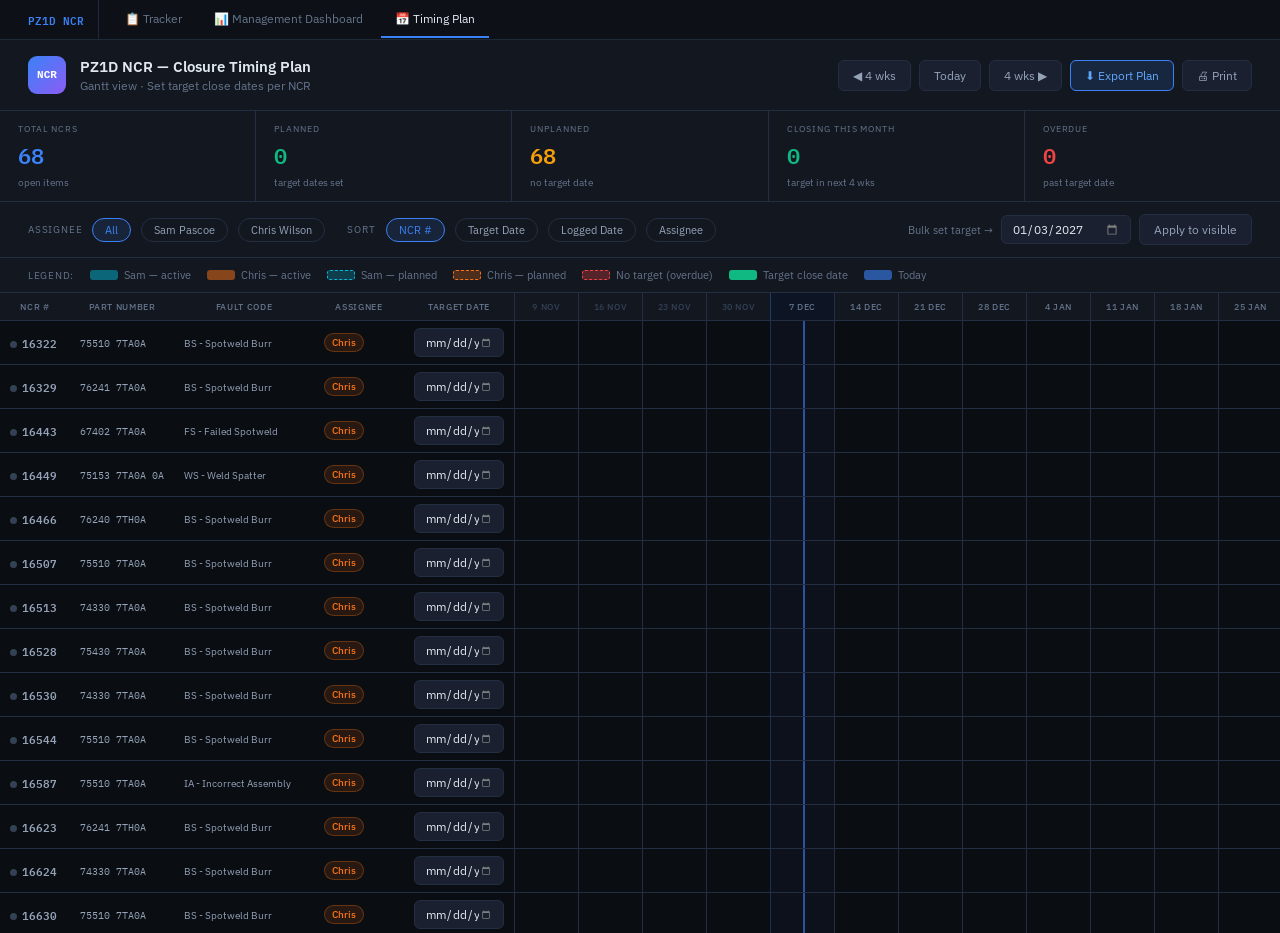
==== NCR_Gantt_Plan.html @ d7c9fb53 "feat: Gantt timing plan + shared nav + remove manager split - New NCR_Gantt_Plan.html: 24-week scrol" ====
<!DOCTYPE html>
<html lang="en">
<head>
<meta charset="UTF-8">
<meta name="viewport" content="width=device-width, initial-scale=1.0">
<title>PZ1D NCR — Closure Timing Plan</title>
<link href="https://fonts.googleapis.com/css2?family=IBM+Plex+Mono:wght@400;600&family=IBM+Plex+Sans:wght@300;400;500;600;700&display=swap" rel="stylesheet">
<style>
  :root {
    --bg:       #0a0d12;
    --surface:  #131720;
    --surface2: #1a2030;
    --border:   #242e42;
    --text:     #e2e8f0;
    --muted:    #64748b;
    --dim:      #94a3b8;
    --accent:   #3b82f6;
    --green:    #10b981;
    --amber:    #f59e0b;
    --purple:   #8b5cf6;
    --red:      #ef4444;
    --sam:      #06b6d4;
    --chris:    #f97316;
    --col-w:    64px;
  }
  * { box-sizing: border-box; margin: 0; padding: 0; }
  body { font-family:'IBM Plex Sans',sans-serif; background:var(--bg); color:var(--text); min-height:100vh; }

  /* ── Header ── */
  header {
    background:var(--surface); border-bottom:1px solid var(--border);
    padding:16px 28px; display:flex; align-items:center; justify-content:space-between; gap:16px; flex-wrap:wrap;
  }
  .header-left { display:flex; align-items:center; gap:14px; }
  .logo { width:38px;height:38px;background:linear-gradient(135deg,var(--accent),var(--purple));border-radius:9px;display:grid;place-items:center;font-family:monospace;font-weight:700;font-size:11px;color:#fff; }
  header h1 { font-size:15px;font-weight:600; }
  header p  { font-size:12px;color:var(--muted);margin-top:2px; }
  .hdr-btns { display:flex;gap:8px;align-items:center;flex-wrap:wrap; }
  .btn {
    background:var(--surface2);border:1px solid var(--border);color:var(--dim);
    padding:7px 14px;border-radius:6px;font-size:12px;cursor:pointer;font-family:inherit;transition:all .15s;
  }
  .btn:hover { border-color:var(--accent);color:var(--text); }
  .btn.primary { background:rgba(59,130,246,.15);border-color:var(--accent);color:#60a5fa; }

  /* ── Stats strip ── */
  .stats { display:flex;gap:1px;background:var(--border);border-bottom:1px solid var(--border); }
  .stat { flex:1;background:var(--surface);padding:12px 18px;display:flex;flex-direction:column;gap:3px; }
  .stat-lbl { font-size:9px;text-transform:uppercase;letter-spacing:.1em;color:var(--muted); }
  .stat-val { font-size:22px;font-family:'IBM Plex Mono',monospace;font-weight:600; }
  .stat-sub { font-size:10px;color:var(--muted); }
  .c-blue   { color:var(--accent); }
  .c-green  { color:var(--green); }
  .c-amber  { color:var(--amber); }
  .c-red    { color:var(--red); }

  /* ── Controls ── */
  .controls {
    display:flex;gap:10px;align-items:center;padding:12px 28px;
    background:var(--surface);border-bottom:1px solid var(--border);flex-wrap:wrap;
  }
  .filter-lbl { font-size:10px;text-transform:uppercase;letter-spacing:.08em;color:var(--muted); }
  .pill {
    padding:4px 12px;border-radius:20px;font-size:11px;cursor:pointer;
    border:1px solid var(--border);background:transparent;color:var(--dim);font-family:inherit;transition:all .15s;
  }
  .pill:hover { border-color:var(--dim);color:var(--text); }
  .pill.active     { background:rgba(59,130,246,.12);border-color:var(--accent);color:var(--accent); }
  .pill.sam.active { background:rgba(6,182,212,.12);border-color:var(--sam);color:var(--sam); }
  .pill.chr.active { background:rgba(249,115,22,.12);border-color:var(--chris);color:var(--chris); }

  .bulk-date { display:flex;align-items:center;gap:8px;margin-left:auto; }
  .bulk-date label { font-size:11px;color:var(--muted); }
  input[type=date] {
    background:var(--surface2);border:1px solid var(--border);color:var(--text);
    font-family:inherit;font-size:12px;padding:5px 10px;border-radius:6px;outline:none;
    transition:border-color .15s;
  }
  input[type=date]:focus { border-color:var(--accent); }
  input[type=date]::-webkit-calendar-picker-indicator { filter:invert(.5); }

  /* ── Gantt layout ── */
  .gantt-wrap { overflow-x:auto; overflow-y:auto; max-height:calc(100vh - 260px); }

  /* sticky left panel */
  table { border-collapse:collapse; width:max-content; }
  thead th {
    background:var(--surface);border-bottom:1px solid var(--border);
    padding:8px 10px;font-size:9px;text-transform:uppercase;letter-spacing:.07em;
    color:var(--muted);font-weight:500;white-space:nowrap;
    position:sticky;top:0;z-index:20;
  }
  /* sticky info columns */
  th.sticky, td.sticky {
    position:sticky;left:0;z-index:15;background:var(--surface);
  }
  td.sticky { background:var(--bg); }
  th.sticky { z-index:25; }

  /* extra sticky cols with offset */
  th.s1,td.s1 { left:0; min-width:70px; }
  th.s2,td.s2 { left:70px; min-width:100px; }
  th.s3,td.s3 { left:170px; min-width:140px; }
  th.s4,td.s4 { left:310px; min-width:90px; }
  th.s5,td.s5 { left:400px; min-width:80px; }

  tbody tr { border-bottom:1px solid var(--border); transition:background .1s; }
  tbody tr:hover td { background:rgba(255,255,255,.025); }
  tbody tr:hover td.sticky { background:rgba(30,37,50,.95); }

  td { padding:7px 10px; vertical-align:middle; font-size:12px; }
  .ncr-num   { font-family:'IBM Plex Mono',monospace;font-size:11px;font-weight:600;color:var(--dim); }
  .part-cell { font-family:'IBM Plex Mono',monospace;font-size:10px;color:var(--dim); }
  .fault-cell{ font-size:10px;color:var(--dim);max-width:130px;overflow:hidden;text-overflow:ellipsis;white-space:nowrap; }
  .badge { display:inline-block;padding:2px 7px;border-radius:10px;font-size:10px;font-weight:500;white-space:nowrap; }
  .sam-b  { background:rgba(6,182,212,.12);color:var(--sam);border:1px solid rgba(6,182,212,.3); }
  .chr-b  { background:rgba(249,115,22,.12);color:var(--chris);border:1px solid rgba(249,115,22,.3); }

  /* ── Week header ── */
  .week-th {
    min-width:var(--col-w);max-width:var(--col-w);width:var(--col-w);
    text-align:center;border-left:1px solid var(--border);
  }
  .week-th.today-col { background:rgba(59,130,246,.08);border-left:1px solid rgba(59,130,246,.4); }
  .week-th.past      { color:#334155; }

  /* ── Gantt cell ── */
  td.gcell {
    min-width:var(--col-w);max-width:var(--col-w);width:var(--col-w);
    padding:0;position:relative;border-left:1px solid var(--border);height:38px;
  }
  td.gcell.today-col { background:rgba(59,130,246,.04);border-left:1px solid rgba(59,130,246,.3); }

  /* bar fills: open period (from logged date to today) */
  .gbar {
    position:absolute;top:50%;transform:translateY(-50%);
    height:16px;border-radius:3px;min-width:3px;
  }
  .gbar-done   { opacity:.5; }     /* past portion */
  .gbar-plan   { opacity:1; }      /* future portion (planned) }*/
  .gbar-late   { background:rgba(239,68,68,.4)!important; border:1px dashed var(--red)!important; } /* overdue, no target */

  /* target marker */
  .gtarget {
    position:absolute;top:4px;bottom:4px;width:3px;border-radius:2px;
    background:var(--green);z-index:5;
  }
  .gtarget::after {
    content:'✓';position:absolute;top:-14px;left:-5px;
    font-size:9px;color:var(--green);font-weight:700;
  }

  /* today line */
  .today-line {
    position:absolute;top:0;bottom:0;left:50%;width:2px;
    background:rgba(59,130,246,.6);z-index:4;pointer-events:none;
  }

  /* target date input cell */
  .target-input {
    background:var(--surface2);border:1px solid var(--border);
    color:var(--text);font-family:inherit;font-size:10px;
    padding:3px 6px;border-radius:4px;width:90px;outline:none;
    transition:border-color .15s;
  }
  .target-input:focus { border-color:var(--accent); }
  .target-input::-webkit-calendar-picker-indicator { filter:invert(.4);width:10px;height:10px; }

  /* status dot */
  .sdot { width:7px;height:7px;border-radius:50%;display:inline-block;margin-right:5px;flex-shrink:0; }
  .sd-none  { background:#334155; }
  .sd-inv   { background:var(--amber); }
  .sd-cm    { background:var(--purple); }
  .sd-fail  { background:var(--red); }
  .sd-done  { background:var(--green); }
  .sd-closed{ background:var(--green); opacity:.5; }

  /* legend */
  .legend {
    display:flex;gap:16px;align-items:center;padding:10px 28px;
    background:var(--surface);border-bottom:1px solid var(--border);flex-wrap:wrap;
  }
  .leg-item { display:flex;align-items:center;gap:6px;font-size:11px;color:var(--muted); }
  .leg-bar  { height:10px;width:28px;border-radius:3px; }

  /* toast */
  .toast {
    position:fixed;bottom:20px;right:20px;background:var(--surface2);
    border:1px solid var(--border);border-radius:8px;padding:10px 16px;
    font-size:12px;opacity:0;transform:translateY(6px);transition:all .2s;z-index:999;
  }
  .toast.show { opacity:1;transform:translateY(0); }

  /* ── Shared nav ── */
  .site-nav {
    background:#0d1017;border-bottom:1px solid #1e2a3a;
    padding:0 28px;display:flex;align-items:center;gap:4px;
  }
  .site-nav .nav-brand {
    font-family:'IBM Plex Mono',monospace;font-size:11px;font-weight:600;
    color:#3b82f6;padding:10px 14px 10px 0;margin-right:8px;
    border-right:1px solid #1e2a3a;white-space:nowrap;
  }
  .site-nav a {
    text-decoration:none;color:#64748b;font-size:12px;
    padding:10px 14px;border-bottom:2px solid transparent;
    transition:all .15s;white-space:nowrap;
  }
  .site-nav a:hover { color:#e2e8f0; }
  .site-nav a.active { color:#e2e8f0;border-bottom-color:#3b82f6; }

  @media print {
    body { background:#fff;color:#111; }
    header,table,th,td { background:#f8f9fa!important;color:#111!important; }
    .hdr-btns,.controls { display:none; }
  }
</style>
</head>
<body>

<nav class="site-nav">
  <div class="nav-brand">PZ1D NCR</div>
  <a href="NCR_Tracker_Dashboard.html">📋 Tracker</a>
  <a href="NCR_Management_Dashboard.html">📊 Management Dashboard</a>
  <a href="NCR_Gantt_Plan.html" class="active">📅 Timing Plan</a>
</nav>

<header>
  <div class="header-left">
    <div class="logo">NCR</div>
    <div>
      <h1>PZ1D NCR — Closure Timing Plan</h1>
      <p id="subtitle">Gantt view · Set target close dates per NCR</p>
    </div>
  </div>
  <div class="hdr-btns">
    <button class="btn" onclick="shiftView(-4)">◀ 4 wks</button>
    <button class="btn" onclick="jumpToday()">Today</button>
    <button class="btn" onclick="shiftView(4)">4 wks ▶</button>
    <button class="btn primary" onclick="exportCSV()">⬇ Export Plan</button>
    <button class="btn" onclick="window.print()">🖨 Print</button>
  </div>
</header>

<div class="stats">
  <div class="stat"><span class="stat-lbl">Total NCRs</span><span class="stat-val c-blue" id="s-total">—</span><span class="stat-sub">open items</span></div>
  <div class="stat"><span class="stat-lbl">Planned</span><span class="stat-val c-green" id="s-planned">0</span><span class="stat-sub">target dates set</span></div>
  <div class="stat"><span class="stat-lbl">Unplanned</span><span class="stat-val c-amber" id="s-unplanned">0</span><span class="stat-sub">no target date</span></div>
  <div class="stat"><span class="stat-lbl">Closing This Month</span><span class="stat-val c-green" id="s-thismonth">0</span><span class="stat-sub">target in next 4 wks</span></div>
  <div class="stat"><span class="stat-lbl">Overdue</span><span class="stat-val c-red" id="s-overdue">0</span><span class="stat-sub">past target date</span></div>
</div>

<div class="controls">
  <span class="filter-lbl">Assignee</span>
  <button class="pill active" data-f="assignee" data-v="all"         onclick="setF('assignee','all',this)">All</button>
  <button class="pill sam"    data-f="assignee" data-v="Sam Pascoe"  onclick="setF('assignee','Sam Pascoe',this)">Sam Pascoe</button>
  <button class="pill chr"    data-f="assignee" data-v="Chris Wilson" onclick="setF('assignee','Chris Wilson',this)">Chris Wilson</button>

  <span class="filter-lbl" style="margin-left:12px">Sort</span>
  <button class="pill active" data-f="sort" data-v="ncr"    onclick="setF('sort','ncr',this)">NCR #</button>
  <button class="pill"        data-f="sort" data-v="target" onclick="setF('sort','target',this)">Target Date</button>
  <button class="pill"        data-f="sort" data-v="logged" onclick="setF('sort','logged',this)">Logged Date</button>
  <button class="pill"        data-f="sort" data-v="assignee" onclick="setF('sort','assignee',this)">Assignee</button>

  <div class="bulk-date">
    <label>Bulk set target →</label>
    <input type="date" id="bulk-date">
    <button class="btn" onclick="bulkSetTarget()">Apply to visible</button>
  </div>
</div>

<div class="legend">
  <span style="font-size:10px;color:var(--muted);text-transform:uppercase;letter-spacing:.07em">Legend:</span>
  <div class="leg-item"><div class="leg-bar" style="background:rgba(6,182,212,.5)"></div>Sam — active</div>
  <div class="leg-item"><div class="leg-bar" style="background:rgba(249,115,22,.5)"></div>Chris — active</div>
  <div class="leg-item"><div class="leg-bar" style="background:rgba(6,182,212,.25);border:1px dashed var(--sam)"></div>Sam — planned</div>
  <div class="leg-item"><div class="leg-bar" style="background:rgba(249,115,22,.25);border:1px dashed var(--chris)"></div>Chris — planned</div>
  <div class="leg-item"><div class="leg-bar" style="background:rgba(239,68,68,.3);border:1px dashed var(--red)"></div>No target (overdue)</div>
  <div class="leg-item"><div class="leg-bar" style="background:var(--green)"></div>Target close date</div>
  <div class="leg-item"><div class="leg-bar" style="background:rgba(59,130,246,.6)"></div>Today</div>
</div>

<div class="gantt-wrap" id="gantt-wrap">
  <table id="gantt-table">
    <thead id="gantt-head"></thead>
    <tbody id="gantt-body"></tbody>
  </table>
</div>

<div class="toast" id="toast"></div>

<script>
// ── Config ────────────────────────────────────────────────────
const STORAGE_KEY    = 'pz1d_ncr_progress_v1';
const TARGET_KEY     = 'pz1d_ncr_targets_v1';
const TOTAL_WEEKS    = 24;    // weeks shown in grid
let   viewOffset     = 0;     // weeks to shift view

// ── NCR Data ──────────────────────────────────────────────────
const NCR_DATA = [{"NCR Number": "16443", "Logged Date": "07/11/2025 01:25:26", "Part Number": "67402 7TA0A", "Fault Code": "FS - Failed Spotweld", "Status": "Open", "To": "Chris Wilson", "Workcentre Found": "Ultrasonic", "Sign Off - Supervisor Name": ""},{"NCR Number": "16634", "Logged Date": "09/12/2025 19:54:34", "Part Number": "67402 7TH0A", "Fault Code": "IA - Incorrect Assembly", "Status": "Open", "To": "Chris Wilson", "Workcentre Found": "305", "Sign Off - Supervisor Name": ""},{"NCR Number": "16696", "Logged Date": "19/12/2025 10:25:56", "Part Number": "67402 7TH0A", "Fault Code": "BS - Spotweld Burr", "Status": "Open", "To": "Chris Wilson", "Workcentre Found": "Outflow", "Sign Off - Supervisor Name": ""},{"NCR Number": "16530", "Logged Date": "25/11/2025 17:10:46", "Part Number": "74330 7TA0A", "Fault Code": "BS - Spotweld Burr", "Status": "Open", "To": "Chris Wilson", "Workcentre Found": "306", "Sign Off - Supervisor Name": ""},{"NCR Number": "16624", "Logged Date": "09/12/2025 08:38:51", "Part Number": "74330 7TA0A", "Fault Code": "BS - Spotweld Burr", "Status": "Open", "To": "Chris Wilson", "Workcentre Found": "306", "Sign Off - Supervisor Name": ""},{"NCR Number": "16747", "Logged Date": "07/01/2026 08:52:08", "Part Number": "74330 7TA0A", "Fault Code": "BS - Spotweld Burr", "Status": "Open", "To": "Chris Wilson", "Workcentre Found": "Outflow", "Sign Off - Supervisor Name": ""},{"NCR Number": "16719", "Logged Date": "23/12/2025 13:38:07", "Part Number": "74330 7TA0A", "Fault Code": "BS - Spotweld Burr", "Status": "Open", "To": "Chris Wilson", "Workcentre Found": "306", "Sign Off - Supervisor Name": ""},{"NCR Number": "16513", "Logged Date": "21/11/2025 16:40:08", "Part Number": "74330 7TA0A", "Fault Code": "BS - Spotweld Burr", "Status": "Open", "To": "Chris Wilson", "Workcentre Found": "Outflow", "Sign Off - Supervisor Name": ""},{"NCR Number": "16727", "Logged Date": "05/01/2026 14:44:21", "Part Number": "74370 7TA1A", "Fault Code": "BS - Spotweld Burr", "Status": "Open", "To": "Chris Wilson", "Workcentre Found": "308", "Sign Off - Supervisor Name": ""},{"NCR Number": "16449", "Logged Date": "07/11/2025 15:35:38", "Part Number": "75153 7TA0A 0A", "Fault Code": "WS - Weld Spatter", "Status": "Open", "To": "Chris Wilson", "Workcentre Found": "Outflow", "Sign Off - Supervisor Name": ""},{"NCR Number": "16695", "Logged Date": "18/12/2025 21:49:27", "Part Number": "75170 7TA0A", "Fault Code": "BS - Spotweld Burr", "Status": "Open", "To": "Chris Wilson", "Workcentre Found": "Outflow", "Sign Off - Supervisor Name": ""},{"NCR Number": "16745", "Logged Date": "07/01/2026 00:43:46", "Part Number": "75170 7TA0A", "Fault Code": "BS - Spotweld Burr", "Status": "Open", "To": "Chris Wilson", "Workcentre Found": "334", "Sign Off - Supervisor Name": ""},{"NCR Number": "16721", "Logged Date": "23/12/2025 15:51:38", "Part Number": "75430 7TA0A", "Fault Code": "WS - Weld Spatter", "Status": "Open", "To": "Chris Wilson", "Workcentre Found": "317", "Sign Off - Supervisor Name": ""},{"NCR Number": "16528", "Logged Date": "25/11/2025 12:47:58", "Part Number": "75430 7TA0A", "Fault Code": "BS - Spotweld Burr", "Status": "Open", "To": "Chris Wilson", "Workcentre Found": "317", "Sign Off - Supervisor Name": ""},{"NCR Number": "16630", "Logged Date": "09/12/2025 14:29:30", "Part Number": "75510 7TA0A", "Fault Code": "BS - Spotweld Burr", "Status": "Open", "To": "Chris Wilson", "Workcentre Found": "Outflow", "Sign Off - Supervisor Name": ""},{"NCR Number": "16544", "Logged Date": "27/11/2025 12:34:56", "Part Number": "75510 7TA0A", "Fault Code": "BS - Spotweld Burr", "Status": "Open", "To": "Chris Wilson", "Workcentre Found": "318", "Sign Off - Supervisor Name": ""},{"NCR Number": "16666", "Logged Date": "15/12/2025 13:37:19", "Part Number": "75510 7TA0A", "Fault Code": "BS - Spotweld Burr", "Status": "Open", "To": "Chris Wilson", "Workcentre Found": "Outflow", "Sign Off - Supervisor Name": ""},{"NCR Number": "16587", "Logged Date": "03/12/2025 10:06:48", "Part Number": "75510 7TA0A", "Fault Code": "IA - Incorrect Assembly", "Status": "Open", "To": "Chris Wilson", "Workcentre Found": "318", "Sign Off - Supervisor Name": ""},{"NCR Number": "16653", "Logged Date": "12/12/2025 10:12:43", "Part Number": "75510 7TA0A", "Fault Code": "BS - Spotweld Burr", "Status": "Open", "To": "Chris Wilson", "Workcentre Found": "Outflow", "Sign Off - Supervisor Name": ""},{"NCR Number": "16507", "Logged Date": "20/11/2025 18:44:05", "Part Number": "75510 7TA0A", "Fault Code": "BS - Spotweld Burr", "Status": "Open", "To": "Chris Wilson", "Workcentre Found": "Outflow", "Sign Off - Supervisor Name": ""},{"NCR Number": "16322", "Logged Date": "09/10/2025 23:34:54", "Part Number": "75510 7TA0A", "Fault Code": "BS - Spotweld Burr", "Status": "Open", "To": "Chris Wilson", "Workcentre Found": "Outflow", "Sign Off - Supervisor Name": ""},{"NCR Number": "16652", "Logged Date": "12/12/2025 09:46:06", "Part Number": "75511 7TA0A", "Fault Code": "BS - Spotweld Burr", "Status": "Open", "To": "Chris Wilson", "Workcentre Found": "Outflow", "Sign Off - Supervisor Name": ""},{"NCR Number": "16654", "Logged Date": "12/12/2025 10:46:19", "Part Number": "75511 7TA0A", "Fault Code": "DT - Damaged Threads", "Status": "Open", "To": "Chris Wilson", "Workcentre Found": "Outflow", "Sign Off - Supervisor Name": ""},{"NCR Number": "16466", "Logged Date": "12/11/2025 14:31:10", "Part Number": "76240 7TH0A", "Fault Code": "BS - Spotweld Burr", "Status": "Open", "To": "Chris Wilson", "Workcentre Found": "322", "Sign Off - Supervisor Name": ""},{"NCR Number": "16661", "Logged Date": "13/12/2025 10:57:17", "Part Number": "76241 7TA0A", "Fault Code": "BS - Spotweld Burr", "Status": "Open", "To": "Chris Wilson", "Workcentre Found": "Outflow", "Sign Off - Supervisor Name": ""},{"NCR Number": "16329", "Logged Date": "10/10/2025 13:43:14", "Part Number": "76241 7TA0A", "Fault Code": "BS - Spotweld Burr", "Status": "Open", "To": "Chris Wilson", "Workcentre Found": "Quality", "Sign Off - Supervisor Name": ""},{"NCR Number": "16623", "Logged Date": "08/12/2025 21:51:46", "Part Number": "76241 7TH0A", "Fault Code": "BS - Spotweld Burr", "Status": "Open", "To": "Chris Wilson", "Workcentre Found": "Outflow", "Sign Off - Supervisor Name": ""},{"NCR Number": "16736", "Logged Date": "06/01/2026 00:41:27", "Part Number": "76751 7TA0A", "Fault Code": "BS - Spotweld Burr", "Status": "Open", "To": "Chris Wilson", "Workcentre Found": "327", "Sign Off - Supervisor Name": ""},{"NCR Number": "16742", "Logged Date": "06/01/2026 19:49:39", "Part Number": "76751 7TA0A", "Fault Code": "WS - Weld Spatter", "Status": "Open", "To": "Chris Wilson", "Workcentre Found": "Outflow", "Sign Off - Supervisor Name": ""},{"NCR Number": "16698", "Logged Date": "19/12/2025 13:00:38", "Part Number": "76760 7TA0A", "Fault Code": "FM - Failed Migweld", "Status": "Open", "To": "Chris Wilson", "Workcentre Found": "Quality", "Sign Off - Supervisor Name": ""},{"NCR Number": "17302", "Logged Date": "20/04/2026 20:20:00", "Part Number": "64120 7TA0A", "Fault Code": "MH - Hole in Migweld", "Status": "Open", "To": "Sam Pascoe", "Workcentre Found": "Outflow", "Sign Off - Supervisor Name": ""},{"NCR Number": "16905", "Logged Date": "30/01/2026 13:25:04", "Part Number": "64180 7TA0A", "Fault Code": "DE - Dimensional error", "Status": "Open", "To": "Sam Pascoe", "Workcentre Found": "Quality", "Sign Off - Supervisor Name": ""},{"NCR Number": "17297", "Logged Date": "20/04/2026 10:23:25", "Part Number": "64180 7TA0A", "Fault Code": "DE - Dimensional error", "Status": "Open", "To": "Sam Pascoe", "Workcentre Found": "302", "Sign Off - Supervisor Name": ""},{"NCR Number": "17070", "Logged Date": "03/03/2026 11:00:20", "Part Number": "64180 7ZA0A", "Fault Code": "DE - Dimensional error", "Status": "Open", "To": "Sam Pascoe", "Workcentre Found": "Quality", "Sign Off - Supervisor Name": ""},{"NCR Number": "17011", "Logged Date": "20/02/2026 21:45:50", "Part Number": "67402 7TA0A", "Fault Code": "BS - Spotweld Burr", "Status": "Open", "To": "Sam Pascoe", "Workcentre Found": "Outflow", "Sign Off - Supervisor Name": ""},{"NCR Number": "17216", "Logged Date": "31/03/2026 09:56:02", "Part Number": "67402 7TA0A", "Fault Code": "BS - Spotweld Burr", "Status": "Open", "To": "Sam Pascoe", "Workcentre Found": "Ultrasonic", "Sign Off - Supervisor Name": ""},{"NCR Number": "17229", "Logged Date": "02/04/2026 09:13:18", "Part Number": "67402 7TA0A", "Fault Code": "BS - Spotweld Burr", "Status": "Open", "To": "Sam Pascoe", "Workcentre Found": "305", "Sign Off - Supervisor Name": ""},{"NCR Number": "16827", "Logged Date": "16/01/2026 20:53:42", "Part Number": "67402 7TH0A", "Fault Code": "BS - Spotweld Burr", "Status": "Open", "To": "Sam Pascoe", "Workcentre Found": "Outflow", "Sign Off - Supervisor Name": ""},{"NCR Number": "17244", "Logged Date": "07/04/2026 17:14:06", "Part Number": "67408 7TA0A", "Fault Code": "LB - Laser Burr", "Status": "Open", "To": "Sam Pascoe", "Workcentre Found": "Quality", "Sign Off - Supervisor Name": ""},{"NCR Number": "16808", "Logged Date": "15/01/2026 07:42:59", "Part Number": "67413 7TA1A", "Fault Code": "LB - Laser Burr", "Status": "Open", "To": "Sam Pascoe", "Workcentre Found": "895D", "Sign Off - Supervisor Name": ""},{"NCR Number": "17278", "Logged Date": "15/04/2026 10:49:22", "Part Number": "74330 7TA0A", "Fault Code": "BS - Spotweld Burr", "Status": "Open", "To": "Sam Pascoe", "Workcentre Found": "Outflow", "Sign Off - Supervisor Name": ""},{"NCR Number": "17220", "Logged Date": "31/03/2026 14:31:51", "Part Number": "74330 7TA0A", "Fault Code": "BS - Spotweld Burr", "Status": "Open", "To": "Sam Pascoe", "Workcentre Found": "306", "Sign Off - Supervisor Name": ""},{"NCR Number": "17190", "Logged Date": "25/03/2026 19:43:22", "Part Number": "74370 7TA1A", "Fault Code": "BS - Spotweld Burr", "Status": "Open", "To": "Sam Pascoe", "Workcentre Found": "308", "Sign Off - Supervisor Name": ""},{"NCR Number": "17222", "Logged Date": "01/04/2026 13:15:39", "Part Number": "74370 7TA1A", "Fault Code": "BS - Spotweld Burr", "Status": "Open", "To": "Sam Pascoe", "Workcentre Found": "Outflow", "Sign Off - Supervisor Name": ""},{"NCR Number": "16781", "Logged Date": "12/01/2026 11:03:02", "Part Number": "74370 7TA1A", "Fault Code": "WS - Weld Spatter", "Status": "Open", "To": "Sam Pascoe", "Workcentre Found": "Outflow", "Sign Off - Supervisor Name": ""},{"NCR Number": "16847", "Logged Date": "20/01/2026 21:20:34", "Part Number": "74370 7TH1A", "Fault Code": "BS - Spotweld Burr", "Status": "Open", "To": "Sam Pascoe", "Workcentre Found": "Outflow", "Sign Off - Supervisor Name": ""},{"NCR Number": "16787", "Logged Date": "12/01/2026 17:17:04", "Part Number": "74372 7TA1A 0A", "Fault Code": "NS - Nut Shrouding", "Status": "Open", "To": "Sam Pascoe", "Workcentre Found": "Outflow", "Sign Off - Supervisor Name": ""},{"NCR Number": "17236", "Logged Date": "02/04/2026 14:30:42", "Part Number": "74617 7TA0A", "Fault Code": "DT - Damaged Threads", "Status": "Open", "To": "Sam Pascoe", "Workcentre Found": "Outflow", "Sign Off - Supervisor Name": ""},{"NCR Number": "17233", "Logged Date": "02/04/2026 12:36:23", "Part Number": "75110 7TA0A", "Fault Code": "MH - Hole in Migweld", "Status": "Open", "To": "Sam Pascoe", "Workcentre Found": "Outflow", "Sign Off - Supervisor Name": ""},{"NCR Number": "17287", "Logged Date": "16/04/2026 18:07:47", "Part Number": "75110 7TA0A", "Fault Code": "WS - Weld Spatter", "Status": "Open", "To": "Sam Pascoe", "Workcentre Found": "Outflow", "Sign Off - Supervisor Name": ""},{"NCR Number": "17249", "Logged Date": "08/04/2026 11:15:18", "Part Number": "75111 7TA0A", "Fault Code": "SIT - Spatter in Threads", "Status": "Open", "To": "Sam Pascoe", "Workcentre Found": "Outflow", "Sign Off - Supervisor Name": ""},{"NCR Number": "17221", "Logged Date": "31/03/2026 14:41:39", "Part Number": "75111 7TA0A", "Fault Code": "BS - Spotweld Burr", "Status": "Open", "To": "Sam Pascoe", "Workcentre Found": "313", "Sign Off - Supervisor Name": ""},{"NCR Number": "17231", "Logged Date": "02/04/2026 10:03:46", "Part Number": "75131 7TA0A", "Fault Code": "WS - Weld Spatter", "Status": "Open", "To": "Sam Pascoe", "Workcentre Found": "Outflow", "Sign Off - Supervisor Name": ""},{"NCR Number": "16772", "Logged Date": "09/01/2026 16:01:52", "Part Number": "75131 7TA0A", "Fault Code": "BS - Spotweld Burr", "Status": "Open", "To": "Sam Pascoe", "Workcentre Found": "Outflow", "Sign Off - Supervisor Name": ""},{"NCR Number": "16783", "Logged Date": "12/01/2026 11:59:55", "Part Number": "75131 7TA0A", "Fault Code": "BS - Spotweld Burr", "Status": "Open", "To": "Sam Pascoe", "Workcentre Found": "Outflow", "Sign Off - Supervisor Name": ""},{"NCR Number": "17199", "Logged Date": "26/03/2026 18:45:59", "Part Number": "75131 7TA0A", "Fault Code": "WS - Weld Spatter", "Status": "Open", "To": "Sam Pascoe", "Workcentre Found": "Outflow", "Sign Off - Supervisor Name": ""},{"NCR Number": "16962", "Logged Date": "11/02/2026 20:51:25", "Part Number": "75510 7TA0A", "Fault Code": "IG - Incorrect Gap", "Status": "Open", "To": "Sam Pascoe", "Workcentre Found": "Quality", "Sign Off - Supervisor Name": ""},{"NCR Number": "17260", "Logged Date": "10/04/2026 13:50:16", "Part Number": "75510 7TA0A", "Fault Code": "MH - Hole in Migweld", "Status": "Open", "To": "Sam Pascoe", "Workcentre Found": "Outflow", "Sign Off - Supervisor Name": ""},{"NCR Number": "17294", "Logged Date": "17/04/2026 10:52:47", "Part Number": "75510 7TA0A", "Fault Code": "BS - Spotweld Burr", "Status": "Open", "To": "Sam Pascoe", "Workcentre Found": "Outflow", "Sign Off - Supervisor Name": ""},{"NCR Number": "16861", "Logged Date": "22/01/2026 13:31:54", "Part Number": "75511 7TA0A", "Fault Code": "BS - Spotweld Burr", "Status": "Open", "To": "Sam Pascoe", "Workcentre Found": "Quality", "Sign Off - Supervisor Name": ""},{"NCR Number": "17276", "Logged Date": "14/04/2026 22:31:54", "Part Number": "75528 7TA0A", "Fault Code": "DE - Dimensional error", "Status": "Open", "To": "Sam Pascoe", "Workcentre Found": "896", "Sign Off - Supervisor Name": ""},{"NCR Number": "17253", "Logged Date": "09/04/2026 00:11:25", "Part Number": "755F3 7TA0A", "Fault Code": "C - Contamination", "Status": "Open", "To": "Sam Pascoe", "Workcentre Found": "Ultrasonic", "Sign Off - Supervisor Name": ""},{"NCR Number": "17296", "Logged Date": "20/04/2026 10:18:14", "Part Number": "76241 7TA0A", "Fault Code": "IG - Incorrect Gap", "Status": "Open", "To": "Sam Pascoe", "Workcentre Found": "323", "Sign Off - Supervisor Name": ""},{"NCR Number": "17282", "Logged Date": "16/04/2026 10:29:12", "Part Number": "76751 7TA0A", "Fault Code": "IG - Incorrect Gap", "Status": "Open", "To": "Sam Pascoe", "Workcentre Found": "Outflow", "Sign Off - Supervisor Name": ""},{"NCR Number": "17227", "Logged Date": "02/04/2026 00:24:47", "Part Number": "76751 7TA0A", "Fault Code": "WS - Weld Spatter", "Status": "Open", "To": "Sam Pascoe", "Workcentre Found": "Outflow", "Sign Off - Supervisor Name": ""},{"NCR Number": "17280", "Logged Date": "16/04/2026 08:32:22", "Part Number": "76751 7TA0A", "Fault Code": "WS - Weld Spatter", "Status": "Open", "To": "Sam Pascoe", "Workcentre Found": "Outflow", "Sign Off - Supervisor Name": ""},{"NCR Number": "16817", "Logged Date": "16/01/2026 00:01:02", "Part Number": "76751 7TA0A", "Fault Code": "BS - Spotweld Burr", "Status": "Open", "To": "Sam Pascoe", "Workcentre Found": "Outflow", "Sign Off - Supervisor Name": ""},{"NCR Number": "16807", "Logged Date": "15/01/2026 07:25:55", "Part Number": "76751 7TA0A", "Fault Code": "WS - Weld Spatter", "Status": "Open", "To": "Sam Pascoe", "Workcentre Found": "Outflow", "Sign Off - Supervisor Name": ""}];

// ── Helpers ───────────────────────────────────────────────────
function parseD(s) {
  if (!s) return null;
  const [d] = s.split(' '); const [day,mo,yr] = d.split('/');
  return new Date(+yr, +mo-1, +day);
}
function isoToDate(s) { if (!s) return null; const [yr,mo,d]=s.split('-'); return new Date(+yr,+mo-1,+d); }
function dateToIso(d) { if (!d) return ''; return d.getFullYear()+'-'+String(d.getMonth()+1).padStart(2,'0')+'-'+String(d.getDate()).padStart(2,'0'); }
function weekStart(d) { const c=new Date(d); c.setDate(c.getDate()-c.getDay()+1); c.setHours(0,0,0,0); return c; }
function addWeeks(d,n) { const c=new Date(d); c.setDate(c.getDate()+n*7); return c; }
function sameWeek(a,b) { return weekStart(a).getTime()===weekStart(b).getTime(); }
function fmtWeek(d) {
  const m=['Jan','Feb','Mar','Apr','May','Jun','Jul','Aug','Sep','Oct','Nov','Dec'];
  return `${d.getDate()} ${m[d.getMonth()]}`;
}

// ── State ─────────────────────────────────────────────────────
let targets  = {};
let progress = {};
let filters  = { assignee:'all', sort:'ncr' };

function loadStored() {
  try { targets  = JSON.parse(localStorage.getItem(TARGET_KEY)  || '{}'); } catch{ targets={}; }
  try { progress = JSON.parse(localStorage.getItem(STORAGE_KEY) || '{}'); } catch{ progress={}; }
}
function saveTargets() { localStorage.setItem(TARGET_KEY, JSON.stringify(targets)); }

function getProgress(ncr) { return progress[ncr]||{status:'',investigator:''}; }
function getSysStatus(r) {
  if ((r.Status||'').toLowerCase()==='closed') return 'closed';
  if ((r['Sign Off - Supervisor Name']||'').trim()!=='') return 'signoff';
  return 'open';
}

// ── Filters ───────────────────────────────────────────────────
function setF(type,val,btn) {
  filters[type]=val;
  document.querySelectorAll(`[data-f="${type}"]`).forEach(b=>b.classList.remove('active'));
  btn.classList.add('active');
  render();
}

function getVisible() {
  let rows = [...NCR_DATA];
  if (filters.assignee!=='all') rows=rows.filter(r=>r['To']===filters.assignee);
  if (filters.sort==='target') rows.sort((a,b)=>{
    const ta=targets[a['NCR Number']]?new Date(targets[a['NCR Number']]):new Date('9999-12-31');
    const tb=targets[b['NCR Number']]?new Date(targets[b['NCR Number']]):new Date('9999-12-31');
    return ta-tb;
  });
  else if (filters.sort==='logged') rows.sort((a,b)=>(parseD(a['Logged Date'])||0)-(parseD(b['Logged Date'])||0));
  else if (filters.sort==='assignee') rows.sort((a,b)=>a['To'].localeCompare(b['To']));
  else rows.sort((a,b)=>parseInt(a['NCR Number'])-parseInt(b['NCR Number']));
  return rows;
}

// ── Render ────────────────────────────────────────────────────
function render() {
  const TODAY     = new Date(); TODAY.setHours(0,0,0,0);
  const gridBase  = weekStart(addWeeks(TODAY, -4 + viewOffset));
  const rows      = getVisible();

  // Build week array
  const weeks = [];
  for (let i=0;i<TOTAL_WEEKS;i++) weeks.push(addWeeks(gridBase,i));
  const todayWkIdx = weeks.findIndex(w=>sameWeek(w,TODAY));

  // ── Header ──
  const infoThs = `
    <th class="sticky s1" style="z-index:26">NCR #</th>
    <th class="sticky s2" style="z-index:26">Part Number</th>
    <th class="sticky s3" style="z-index:26">Fault Code</th>
    <th class="sticky s4" style="z-index:26">Assignee</th>
    <th class="sticky s5" style="z-index:26;min-width:110px;left:400px">Target Date</th>`;
  const weekThs = weeks.map((w,i)=>{
    const isTod = i===todayWkIdx;
    const isPast= w < weekStart(TODAY) && !isTod;
    return `<th class="week-th${isTod?' today-col':''}${isPast?' past':''}">${fmtWeek(w)}</th>`;
  }).join('');
  document.getElementById('gantt-head').innerHTML = `<tr>${infoThs}${weekThs}</tr>`;

  // ── Rows ──
  const MS_PER_WEEK = 7*24*60*60*1000;
  let nPlanned=0, nUnplanned=0, nThisMonth=0, nOverdue=0;
  const fourWeeks = new Date(TODAY); fourWeeks.setDate(fourWeeks.getDate()+28);

  const bodyHtml = rows.map(r => {
    const ncr      = r['NCR Number'];
    const logDate  = parseD(r['Logged Date']) || TODAY;
    const target   = targets[ncr] ? isoToDate(targets[ncr]) : null;
    const isSam    = r['To']==='Sam Pascoe';
    const samC     = isSam ? 'var(--sam)' : 'var(--chris)';
    const prog     = getProgress(ncr);
    const sysStatus= getSysStatus(r);

    // stats
    if (target) {
      nPlanned++;
      if (target <= TODAY) nOverdue++;
      else if (target <= fourWeeks) nThisMonth++;
    } else {
      nUnplanned++;
    }

    // progress dot
    const dotClass = prog.status==='complete'?'sd-done':prog.status==='investigated'?'sd-inv':
                     prog.status==='countermeasure'?'sd-cm':prog.status==='failed'?'sd-fail':
                     sysStatus==='closed'?'sd-closed':'sd-none';

    // info cells
    const infoCells = `
      <td class="sticky s1"><span class="sdot ${dotClass}"></span><span class="ncr-num">${ncr}</span></td>
      <td class="sticky s2"><span class="part-cell">${r['Part Number']}</span></td>
      <td class="sticky s3"><span class="fault-cell" title="${r['Fault Code']}">${r['Fault Code']}</span></td>
      <td class="sticky s4"><span class="badge ${isSam?'sam-b':'chr-b'}">${isSam?'Sam':'Chris'}</span></td>
      <td class="sticky" style="left:400px;min-width:110px;z-index:15">
        <input type="date" class="target-input" value="${targets[ncr]||''}"
          onchange="setTarget('${ncr}',this.value)" title="Set target close date">
      </td>`;

    // gantt cells
    const ganttCells = weeks.map((wk,i) => {
      const wkEnd  = addWeeks(wk,1);
      const isTod  = i===todayWkIdx;
      let inner    = '';

      // Today line in today's column
      if (isTod) inner += `<div class="today-line"></div>`;

      // bar logic
      const barStart = logDate < wk ? wk : logDate;
      const barEnd   = target || TODAY;
      const effectiveEnd = target ? target : TODAY;

      // does bar span this week?
      const barS = logDate;
      const barE = effectiveEnd > TODAY ? effectiveEnd : TODAY;

      if (barS < wkEnd && barE >= wk) {
        const wkMs   = MS_PER_WEEK;
        const startMs = Math.max(0, wk - barS);
        const endMs   = Math.min(wkMs, wkEnd - barS);
        const leftPct  = (Math.max(0, wk-barS) / wkMs * 100).toFixed(1);
        const rightMs  = Math.max(0, barS + wkMs - Math.min(wkEnd, barE));
        const widthPct = Math.max(0, 100 - parseFloat(leftPct) - (rightMs/wkMs*100)).toFixed(1);

        if (parseFloat(widthPct)>0) {
          const isPast   = wk < weekStart(TODAY) || (isTod && false);
          const isFuture = wk > weekStart(TODAY);
          let bg, border='none';
          if (!target && TODAY > logDate) {
            // no target, overdue
            bg=`rgba(239,68,68,0.3)`; border=`1px dashed var(--red)`;
          } else if (isFuture || (isTod && target && target > TODAY)) {
            bg=isSam?`rgba(6,182,212,.25)`:`rgba(249,115,22,.25)`;
            border=isSam?`1px dashed var(--sam)`:`1px dashed var(--chris)`;
          } else {
            bg=isSam?`rgba(6,182,212,.55)`:`rgba(249,115,22,.55)`;
          }
          inner += `<div class="gbar" style="left:${leftPct}%;width:${widthPct}%;background:${bg};border:${border}"></div>`;
        }
      }

      // target marker — show in the week the target falls in
      if (target && target >= wk && target < wkEnd) {
        const pct = ((target-wk)/MS_PER_WEEK*100).toFixed(1);
        inner += `<div class="gtarget" style="left:${pct}%"></div>`;
      }

      return `<td class="gcell${isTod?' today-col':''}">${inner}</td>`;
    }).join('');

    const isClosedRow = sysStatus==='closed';
    return `<tr style="${isClosedRow?'opacity:.3':''}">${infoCells}${ganttCells}</tr>`;
  }).join('');

  document.getElementById('gantt-body').innerHTML = bodyHtml || `<tr><td colspan="${5+TOTAL_WEEKS}" style="text-align:center;padding:40px;color:var(--muted)">No NCRs match the current filter.</td></tr>`;

  // Stats
  document.getElementById('s-total').textContent     = NCR_DATA.filter(r=>getSysStatus(r)!=='closed').length;
  document.getElementById('s-planned').textContent   = nPlanned;
  document.getElementById('s-unplanned').textContent = nUnplanned;
  document.getElementById('s-thismonth').textContent = nThisMonth;
  document.getElementById('s-overdue').textContent   = nOverdue;
}

// ── Set target ────────────────────────────────────────────────
function setTarget(ncr, val) {
  if (val) targets[ncr] = val;
  else delete targets[ncr];
  saveTargets();
  render();
  toast(`NCR ${ncr} target → ${val || 'cleared'}`);
}

// ── Bulk set ──────────────────────────────────────────────────
function bulkSetTarget() {
  const val  = document.getElementById('bulk-date').value;
  if (!val) { toast('Pick a date first'); return; }
  const rows = getVisible();
  rows.forEach(r => { targets[r['NCR Number']] = val; });
  saveTargets();
  render();
  toast(`Target set for ${rows.length} visible NCRs`);
}

// ── View shift ────────────────────────────────────────────────
function shiftView(n) { viewOffset += n; render(); }
function jumpToday()  { viewOffset = 0;  render(); }

// ── Export ────────────────────────────────────────────────────
function exportCSV() {
  const hdrs = ['NCR Number','Logged Date','Part Number','Fault Code','Assigned To','Target Close Date','Days Remaining','Progress Status'];
  const TODAY = new Date(); TODAY.setHours(0,0,0,0);
  const rows = NCR_DATA.map(r => {
    const target = targets[r['NCR Number']] ? isoToDate(targets[r['NCR Number']]) : null;
    const days   = target ? Math.round((target-TODAY)/(1000*60*60*24)) : '';
    const prog   = getProgress(r['NCR Number']);
    return [r['NCR Number'],r['Logged Date'],r['Part Number'],r['Fault Code'],r['To'],
            targets[r['NCR Number']]||'',days,prog.status||'unstarted']
      .map(v=>`"${(v+'').replace(/"/g,'""')}"`).join(',');
  });
  const csv  = [hdrs.join(','),...rows].join('\n');
  const blob = new Blob([csv],{type:'text/csv'});
  const a    = document.createElement('a');
  a.href     = URL.createObjectURL(blob);
  a.download = `NCR_ClosurePlan_${dateToIso(new Date())}.csv`;
  a.click();
  toast('Plan exported as CSV');
}

// ── Toast ─────────────────────────────────────────────────────
let tt;
function toast(msg) {
  const el=document.getElementById('toast');
  el.textContent=msg; el.classList.add('show');
  clearTimeout(tt); tt=setTimeout(()=>el.classList.remove('show'),2200);
}

// ── Init ──────────────────────────────────────────────────────
loadStored();
render();

// Pre-fill bulk date to 4 weeks from today
const d=new Date(); d.setDate(d.getDate()+28);
document.getElementById('bulk-date').value = dateToIso(d);
</script>
</body>
</html>
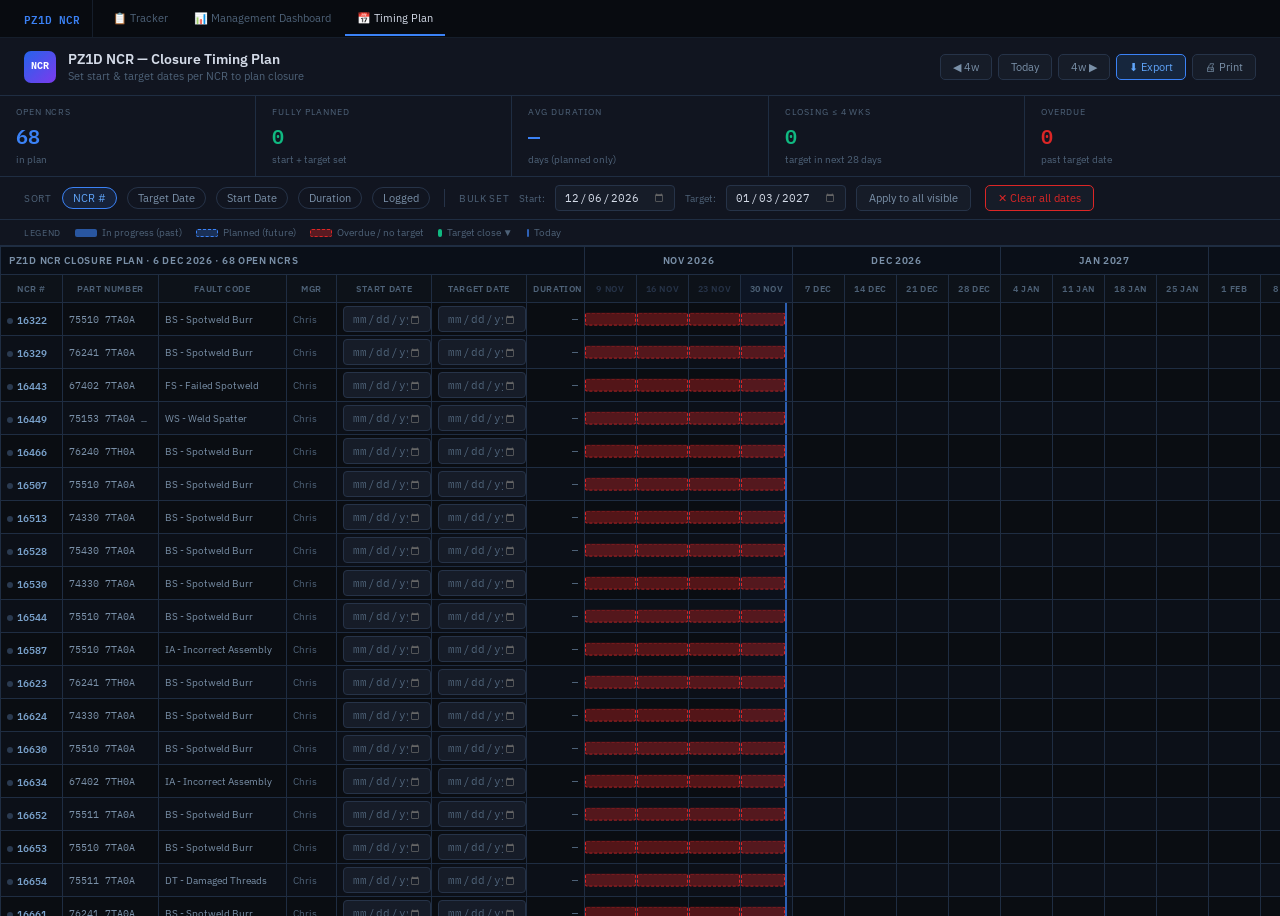
==== commit 41165983: "refactor: Gantt — compact Excel table, start date + duration, single dept view - Dense Excel-style t" ====
--- a/NCR_Gantt_Plan.html
+++ b/NCR_Gantt_Plan.html
@@ -4,216 +4,214 @@
 <meta charset="UTF-8">
 <meta name="viewport" content="width=device-width, initial-scale=1.0">
 <title>PZ1D NCR — Closure Timing Plan</title>
-<link href="https://fonts.googleapis.com/css2?family=IBM+Plex+Mono:wght@400;600&family=IBM+Plex+Sans:wght@300;400;500;600;700&display=swap" rel="stylesheet">
+<link href="https://fonts.googleapis.com/css2?family=IBM+Plex+Mono:wght@400;500;600&family=IBM+Plex+Sans:wght@300;400;500;600&display=swap" rel="stylesheet">
 <style>
-  :root {
-    --bg:       #0a0d12;
-    --surface:  #131720;
-    --surface2: #1a2030;
-    --border:   #242e42;
-    --text:     #e2e8f0;
-    --muted:    #64748b;
-    --dim:      #94a3b8;
-    --accent:   #3b82f6;
-    --green:    #10b981;
-    --amber:    #f59e0b;
-    --purple:   #8b5cf6;
-    --red:      #ef4444;
-    --sam:      #06b6d4;
-    --chris:    #f97316;
-    --col-w:    64px;
-  }
-  * { box-sizing: border-box; margin: 0; padding: 0; }
-  body { font-family:'IBM Plex Sans',sans-serif; background:var(--bg); color:var(--text); min-height:100vh; }
-
-  /* ── Header ── */
-  header {
-    background:var(--surface); border-bottom:1px solid var(--border);
-    padding:16px 28px; display:flex; align-items:center; justify-content:space-between; gap:16px; flex-wrap:wrap;
-  }
-  .header-left { display:flex; align-items:center; gap:14px; }
-  .logo { width:38px;height:38px;background:linear-gradient(135deg,var(--accent),var(--purple));border-radius:9px;display:grid;place-items:center;font-family:monospace;font-weight:700;font-size:11px;color:#fff; }
-  header h1 { font-size:15px;font-weight:600; }
-  header p  { font-size:12px;color:var(--muted);margin-top:2px; }
-  .hdr-btns { display:flex;gap:8px;align-items:center;flex-wrap:wrap; }
-  .btn {
-    background:var(--surface2);border:1px solid var(--border);color:var(--dim);
-    padding:7px 14px;border-radius:6px;font-size:12px;cursor:pointer;font-family:inherit;transition:all .15s;
-  }
-  .btn:hover { border-color:var(--accent);color:var(--text); }
-  .btn.primary { background:rgba(59,130,246,.15);border-color:var(--accent);color:#60a5fa; }
-
-  /* ── Stats strip ── */
-  .stats { display:flex;gap:1px;background:var(--border);border-bottom:1px solid var(--border); }
-  .stat { flex:1;background:var(--surface);padding:12px 18px;display:flex;flex-direction:column;gap:3px; }
-  .stat-lbl { font-size:9px;text-transform:uppercase;letter-spacing:.1em;color:var(--muted); }
-  .stat-val { font-size:22px;font-family:'IBM Plex Mono',monospace;font-weight:600; }
-  .stat-sub { font-size:10px;color:var(--muted); }
-  .c-blue   { color:var(--accent); }
-  .c-green  { color:var(--green); }
-  .c-amber  { color:var(--amber); }
-  .c-red    { color:var(--red); }
-
-  /* ── Controls ── */
-  .controls {
-    display:flex;gap:10px;align-items:center;padding:12px 28px;
-    background:var(--surface);border-bottom:1px solid var(--border);flex-wrap:wrap;
-  }
-  .filter-lbl { font-size:10px;text-transform:uppercase;letter-spacing:.08em;color:var(--muted); }
-  .pill {
-    padding:4px 12px;border-radius:20px;font-size:11px;cursor:pointer;
-    border:1px solid var(--border);background:transparent;color:var(--dim);font-family:inherit;transition:all .15s;
-  }
-  .pill:hover { border-color:var(--dim);color:var(--text); }
-  .pill.active     { background:rgba(59,130,246,.12);border-color:var(--accent);color:var(--accent); }
-  .pill.sam.active { background:rgba(6,182,212,.12);border-color:var(--sam);color:var(--sam); }
-  .pill.chr.active { background:rgba(249,115,22,.12);border-color:var(--chris);color:var(--chris); }
-
-  .bulk-date { display:flex;align-items:center;gap:8px;margin-left:auto; }
-  .bulk-date label { font-size:11px;color:var(--muted); }
-  input[type=date] {
-    background:var(--surface2);border:1px solid var(--border);color:var(--text);
-    font-family:inherit;font-size:12px;padding:5px 10px;border-radius:6px;outline:none;
-    transition:border-color .15s;
-  }
-  input[type=date]:focus { border-color:var(--accent); }
-  input[type=date]::-webkit-calendar-picker-indicator { filter:invert(.5); }
-
-  /* ── Gantt layout ── */
-  .gantt-wrap { overflow-x:auto; overflow-y:auto; max-height:calc(100vh - 260px); }
-
-  /* sticky left panel */
-  table { border-collapse:collapse; width:max-content; }
-  thead th {
-    background:var(--surface);border-bottom:1px solid var(--border);
-    padding:8px 10px;font-size:9px;text-transform:uppercase;letter-spacing:.07em;
-    color:var(--muted);font-weight:500;white-space:nowrap;
-    position:sticky;top:0;z-index:20;
-  }
-  /* sticky info columns */
-  th.sticky, td.sticky {
-    position:sticky;left:0;z-index:15;background:var(--surface);
-  }
-  td.sticky { background:var(--bg); }
-  th.sticky { z-index:25; }
-
-  /* extra sticky cols with offset */
-  th.s1,td.s1 { left:0; min-width:70px; }
-  th.s2,td.s2 { left:70px; min-width:100px; }
-  th.s3,td.s3 { left:170px; min-width:140px; }
-  th.s4,td.s4 { left:310px; min-width:90px; }
-  th.s5,td.s5 { left:400px; min-width:80px; }
-
-  tbody tr { border-bottom:1px solid var(--border); transition:background .1s; }
-  tbody tr:hover td { background:rgba(255,255,255,.025); }
-  tbody tr:hover td.sticky { background:rgba(30,37,50,.95); }
-
-  td { padding:7px 10px; vertical-align:middle; font-size:12px; }
-  .ncr-num   { font-family:'IBM Plex Mono',monospace;font-size:11px;font-weight:600;color:var(--dim); }
-  .part-cell { font-family:'IBM Plex Mono',monospace;font-size:10px;color:var(--dim); }
-  .fault-cell{ font-size:10px;color:var(--dim);max-width:130px;overflow:hidden;text-overflow:ellipsis;white-space:nowrap; }
-  .badge { display:inline-block;padding:2px 7px;border-radius:10px;font-size:10px;font-weight:500;white-space:nowrap; }
-  .sam-b  { background:rgba(6,182,212,.12);color:var(--sam);border:1px solid rgba(6,182,212,.3); }
-  .chr-b  { background:rgba(249,115,22,.12);color:var(--chris);border:1px solid rgba(249,115,22,.3); }
-
-  /* ── Week header ── */
-  .week-th {
-    min-width:var(--col-w);max-width:var(--col-w);width:var(--col-w);
-    text-align:center;border-left:1px solid var(--border);
-  }
-  .week-th.today-col { background:rgba(59,130,246,.08);border-left:1px solid rgba(59,130,246,.4); }
-  .week-th.past      { color:#334155; }
-
-  /* ── Gantt cell ── */
-  td.gcell {
-    min-width:var(--col-w);max-width:var(--col-w);width:var(--col-w);
-    padding:0;position:relative;border-left:1px solid var(--border);height:38px;
-  }
-  td.gcell.today-col { background:rgba(59,130,246,.04);border-left:1px solid rgba(59,130,246,.3); }
-
-  /* bar fills: open period (from logged date to today) */
-  .gbar {
-    position:absolute;top:50%;transform:translateY(-50%);
-    height:16px;border-radius:3px;min-width:3px;
-  }
-  .gbar-done   { opacity:.5; }     /* past portion */
-  .gbar-plan   { opacity:1; }      /* future portion (planned) }*/
-  .gbar-late   { background:rgba(239,68,68,.4)!important; border:1px dashed var(--red)!important; } /* overdue, no target */
-
-  /* target marker */
-  .gtarget {
-    position:absolute;top:4px;bottom:4px;width:3px;border-radius:2px;
-    background:var(--green);z-index:5;
-  }
-  .gtarget::after {
-    content:'✓';position:absolute;top:-14px;left:-5px;
-    font-size:9px;color:var(--green);font-weight:700;
-  }
-
-  /* today line */
-  .today-line {
-    position:absolute;top:0;bottom:0;left:50%;width:2px;
-    background:rgba(59,130,246,.6);z-index:4;pointer-events:none;
-  }
-
-  /* target date input cell */
-  .target-input {
-    background:var(--surface2);border:1px solid var(--border);
-    color:var(--text);font-family:inherit;font-size:10px;
-    padding:3px 6px;border-radius:4px;width:90px;outline:none;
-    transition:border-color .15s;
-  }
-  .target-input:focus { border-color:var(--accent); }
-  .target-input::-webkit-calendar-picker-indicator { filter:invert(.4);width:10px;height:10px; }
-
-  /* status dot */
-  .sdot { width:7px;height:7px;border-radius:50%;display:inline-block;margin-right:5px;flex-shrink:0; }
-  .sd-none  { background:#334155; }
-  .sd-inv   { background:var(--amber); }
-  .sd-cm    { background:var(--purple); }
-  .sd-fail  { background:var(--red); }
-  .sd-done  { background:var(--green); }
-  .sd-closed{ background:var(--green); opacity:.5; }
-
-  /* legend */
-  .legend {
-    display:flex;gap:16px;align-items:center;padding:10px 28px;
-    background:var(--surface);border-bottom:1px solid var(--border);flex-wrap:wrap;
-  }
-  .leg-item { display:flex;align-items:center;gap:6px;font-size:11px;color:var(--muted); }
-  .leg-bar  { height:10px;width:28px;border-radius:3px; }
-
-  /* toast */
-  .toast {
-    position:fixed;bottom:20px;right:20px;background:var(--surface2);
-    border:1px solid var(--border);border-radius:8px;padding:10px 16px;
-    font-size:12px;opacity:0;transform:translateY(6px);transition:all .2s;z-index:999;
-  }
-  .toast.show { opacity:1;transform:translateY(0); }
-
-  /* ── Shared nav ── */
-  .site-nav {
-    background:#0d1017;border-bottom:1px solid #1e2a3a;
-    padding:0 28px;display:flex;align-items:center;gap:4px;
-  }
-  .site-nav .nav-brand {
-    font-family:'IBM Plex Mono',monospace;font-size:11px;font-weight:600;
-    color:#3b82f6;padding:10px 14px 10px 0;margin-right:8px;
-    border-right:1px solid #1e2a3a;white-space:nowrap;
-  }
-  .site-nav a {
-    text-decoration:none;color:#64748b;font-size:12px;
-    padding:10px 14px;border-bottom:2px solid transparent;
-    transition:all .15s;white-space:nowrap;
-  }
-  .site-nav a:hover { color:#e2e8f0; }
-  .site-nav a.active { color:#e2e8f0;border-bottom-color:#3b82f6; }
-
-  @media print {
-    body { background:#fff;color:#111; }
-    header,table,th,td { background:#f8f9fa!important;color:#111!important; }
-    .hdr-btns,.controls { display:none; }
-  }
+:root {
+  --bg:      #0a0d12;
+  --surf:    #111520;
+  --surf2:   #161c28;
+  --border:  #1f2d42;
+  --border2: #263348;
+  --text:    #d4dbe8;
+  --muted:   #4e6278;
+  --dim:     #7a90a8;
+  --accent:  #2b6cb0;
+  --accentL: #3b82f6;
+  --green:   #10b981;
+  --amber:   #d97706;
+  --red:     #dc2626;
+  --col-w:   52px;
+  --row-h:   26px;
+}
+* { box-sizing:border-box; margin:0; padding:0; }
+body { font-family:'IBM Plex Sans',sans-serif; font-size:12px; background:var(--bg); color:var(--text); min-height:100vh; }
+
+/* ── Shared nav ── */
+.site-nav {
+  background:#080b10; border-bottom:1px solid #151e2b;
+  padding:0 24px; display:flex; align-items:center; gap:2px;
+}
+.site-nav .nav-brand {
+  font-family:'IBM Plex Mono',monospace; font-size:11px; font-weight:600;
+  color:#3b82f6; padding:9px 12px 9px 0; margin-right:6px;
+  border-right:1px solid #151e2b; white-space:nowrap;
+}
+.site-nav a {
+  text-decoration:none; color:#4e6278; font-size:11px;
+  padding:9px 12px; border-bottom:2px solid transparent; transition:all .15s; white-space:nowrap;
+}
+.site-nav a:hover { color:#d4dbe8; }
+.site-nav a.active { color:#d4dbe8; border-bottom-color:#3b82f6; }
+
+/* ── Header ── */
+header {
+  background:var(--surf); border-bottom:1px solid var(--border);
+  padding:12px 24px; display:flex; align-items:center; justify-content:space-between; gap:12px; flex-wrap:wrap;
+}
+.hdr-left { display:flex; align-items:center; gap:12px; }
+.logo { width:32px; height:32px; background:linear-gradient(135deg,#2563eb,#7c3aed); border-radius:7px; display:grid; place-items:center; font-family:monospace; font-weight:700; font-size:10px; color:#fff; }
+header h1 { font-size:14px; font-weight:600; }
+header p  { font-size:11px; color:var(--muted); margin-top:1px; }
+.hdr-btns { display:flex; gap:6px; align-items:center; flex-wrap:wrap; }
+.btn {
+  background:var(--surf2); border:1px solid var(--border2); color:var(--dim);
+  padding:5px 12px; border-radius:5px; font-size:11px; cursor:pointer; font-family:inherit; transition:all .15s;
+}
+.btn:hover { border-color:var(--accentL); color:var(--text); }
+.btn.primary { background:rgba(43,108,176,.2); border-color:var(--accentL); color:#60a5fa; }
+
+/* ── Stats bar ── */
+.stats { display:flex; gap:1px; background:var(--border); border-bottom:1px solid var(--border); }
+.stat  { flex:1; background:var(--surf); padding:10px 16px; }
+.stat-lbl { font-size:9px; text-transform:uppercase; letter-spacing:.1em; color:var(--muted); margin-bottom:3px; }
+.stat-val { font-size:20px; font-family:'IBM Plex Mono',monospace; font-weight:600; }
+.stat-sub { font-size:10px; color:var(--muted); margin-top:1px; }
+.cv-blue  { color:#3b82f6; } .cv-green { color:var(--green); }
+.cv-amber { color:var(--amber); } .cv-red { color:var(--red); }
+
+/* ── Toolbar ── */
+.toolbar {
+  background:var(--surf); border-bottom:1px solid var(--border);
+  padding:8px 24px; display:flex; gap:10px; align-items:center; flex-wrap:wrap;
+}
+.tbar-lbl { font-size:10px; text-transform:uppercase; letter-spacing:.07em; color:var(--muted); }
+.pill {
+  padding:3px 10px; border-radius:20px; font-size:11px; cursor:pointer;
+  border:1px solid var(--border2); background:transparent; color:var(--dim); font-family:inherit; transition:all .15s;
+}
+.pill:hover { border-color:var(--dim); color:var(--text); }
+.pill.active { background:rgba(59,130,246,.12); border-color:#3b82f6; color:#60a5fa; }
+.sep { width:1px; height:18px; background:var(--border2); margin:0 4px; }
+
+input[type=date] {
+  background:var(--surf2); border:1px solid var(--border2); color:var(--text);
+  font-family:'IBM Plex Mono',monospace; font-size:11px; padding:4px 8px; border-radius:4px; outline:none;
+}
+input[type=date]:focus { border-color:#3b82f6; }
+input[type=date]::-webkit-calendar-picker-indicator { filter:invert(.4); width:10px; }
+
+/* ── Legend ── */
+.legend {
+  background:var(--surf); border-bottom:1px solid var(--border);
+  padding:6px 24px; display:flex; gap:14px; align-items:center; flex-wrap:wrap;
+}
+.leg { display:flex; align-items:center; gap:5px; font-size:10px; color:var(--muted); }
+.leg-bar { height:8px; width:22px; border-radius:2px; }
+
+/* ── Gantt wrapper ── */
+.gantt-outer { overflow:auto; height:calc(100vh - 230px); }
+
+/* ── Table ── */
+table { border-collapse:collapse; width:max-content; font-size:11px; }
+
+/* Header row */
+thead th {
+  background:#0d1219;
+  border:1px solid var(--border);
+  padding:4px 6px;
+  font-size:9px; font-weight:600; text-transform:uppercase; letter-spacing:.07em; color:var(--muted);
+  white-space:nowrap; position:sticky; top:0; z-index:20;
+  height:28px;
+}
+/* Month row */
+.month-th {
+  background:#0a0f18; border:1px solid var(--border);
+  font-size:10px; font-weight:600; color:var(--dim); text-align:center;
+  padding:3px 0; position:sticky; top:0; z-index:20;
+}
+
+/* Sticky info columns */
+.s1 { position:sticky; left:0;   min-width:62px;  max-width:62px;  z-index:15; }
+.s2 { position:sticky; left:62px; min-width:96px;  max-width:96px;  z-index:15; }
+.s3 { position:sticky; left:158px; min-width:128px; max-width:128px; z-index:15; }
+.s4 { position:sticky; left:286px; min-width:50px;  max-width:50px;  z-index:15; }
+.s5 { position:sticky; left:336px; min-width:95px;  max-width:95px;  z-index:15; }
+.s6 { position:sticky; left:431px; min-width:95px;  max-width:95px;  z-index:15; }
+.s7 { position:sticky; left:526px; min-width:58px;  max-width:58px;  z-index:15; }
+
+thead th.s1,thead th.s2,thead th.s3,thead th.s4,thead th.s5,thead th.s6,thead th.s7 { z-index:25; }
+
+/* Body cells */
+td {
+  border:1px solid var(--border);
+  padding:3px 6px;
+  height:var(--row-h);
+  vertical-align:middle;
+  white-space:nowrap;
+  background:var(--bg);
+}
+tbody tr:nth-child(even) td { background:#0c1018; }
+tbody tr:nth-child(even) td.s1,
+tbody tr:nth-child(even) td.s2,
+tbody tr:nth-child(even) td.s3,
+tbody tr:nth-child(even) td.s4,
+tbody tr:nth-child(even) td.s5,
+tbody tr:nth-child(even) td.s6,
+tbody tr:nth-child(even) td.s7 { background:#0c1018; }
+
+tbody tr:hover td { background:#111827 !important; }
+
+td.s1,td.s2,td.s3,td.s4,td.s5,td.s6,td.s7 { background:var(--bg); z-index:10; }
+
+.ncr-id    { font-family:'IBM Plex Mono',monospace; font-size:10px; font-weight:600; color:#7aa2cc; }
+.part-txt  { font-family:'IBM Plex Mono',monospace; font-size:10px; color:var(--dim); overflow:hidden; text-overflow:ellipsis; display:block; max-width:90px; }
+.fault-txt { font-size:10px; color:var(--dim); overflow:hidden; text-overflow:ellipsis; display:block; max-width:122px; }
+.mgr-txt   { font-size:10px; color:var(--muted); }
+.dur-txt   { font-family:'IBM Plex Mono',monospace; font-size:10px; text-align:right; }
+
+/* Date inputs inside cells */
+.cell-date {
+  background:transparent; border:none; color:var(--text);
+  font-family:'IBM Plex Mono',monospace; font-size:10px; padding:0; width:88px; outline:none; cursor:pointer;
+}
+.cell-date::-webkit-calendar-picker-indicator { filter:invert(.3); width:9px; height:9px; cursor:pointer; }
+.cell-date:hover { color:#60a5fa; }
+.cell-date:focus { color:#90caf9; }
+.cell-date.unset { color:var(--muted); }
+
+/* Status dot */
+.sdot { width:6px; height:6px; border-radius:50%; display:inline-block; margin-right:4px; vertical-align:middle; flex-shrink:0; }
+.sd-none { background:#2a3a50; } .sd-inv  { background:var(--amber); }
+.sd-cm   { background:#7c3aed; } .sd-fail { background:var(--red); }
+.sd-done { background:var(--green); }
+
+/* Gantt week cells */
+td.gc {
+  min-width:var(--col-w); max-width:var(--col-w); width:var(--col-w);
+  padding:0; position:relative; border:1px solid var(--border);
+}
+td.gc.today-col { border-left:1px solid rgba(59,130,246,.5); background:rgba(59,130,246,.04) !important; }
+td.gc.weekend   { background:#09101a !important; }
+th.gc.today-col { border-left:1px solid rgba(59,130,246,.5); background:rgba(59,130,246,.08); }
+
+/* Gantt bars */
+.gbar {
+  position:absolute; top:50%; transform:translateY(-50%);
+  height:13px; border-radius:2px; min-width:2px; pointer-events:none;
+}
+/* today line */
+.tline { position:absolute; top:0; bottom:0; width:2px; background:rgba(59,130,246,.7); z-index:3; pointer-events:none; }
+/* target marker */
+.tmark {
+  position:absolute; top:2px; bottom:2px; width:3px; border-radius:1px; background:var(--green); z-index:4;
+}
+.tmark::before { content:'▼'; position:absolute; top:-10px; left:-3px; font-size:8px; color:var(--green); }
+
+/* Closed row fade */
+.row-closed td { opacity:.3; }
+
+/* Toast */
+.toast {
+  position:fixed; bottom:16px; right:16px;
+  background:var(--surf2); border:1px solid var(--border2); border-radius:7px;
+  padding:9px 14px; font-size:11px; opacity:0; transform:translateY(5px); transition:all .18s; z-index:999;
+}
+.toast.show { opacity:1; transform:translateY(0); }
+
+@media print {
+  .site-nav,.hdr-btns,.toolbar,.legend { display:none; }
+  .gantt-outer { height:auto; overflow:visible; }
+}
 </style>
 </head>
 <body>
@@ -226,325 +224,394 @@
 </nav>
 
 <header>
-  <div class="header-left">
+  <div class="hdr-left">
     <div class="logo">NCR</div>
     <div>
       <h1>PZ1D NCR — Closure Timing Plan</h1>
-      <p id="subtitle">Gantt view · Set target close dates per NCR</p>
+      <p id="hdr-sub">Set start &amp; target dates per NCR to plan closure</p>
     </div>
   </div>
   <div class="hdr-btns">
-    <button class="btn" onclick="shiftView(-4)">◀ 4 wks</button>
+    <button class="btn" onclick="shiftView(-4)">◀ 4w</button>
     <button class="btn" onclick="jumpToday()">Today</button>
-    <button class="btn" onclick="shiftView(4)">4 wks ▶</button>
-    <button class="btn primary" onclick="exportCSV()">⬇ Export Plan</button>
+    <button class="btn" onclick="shiftView(4)">4w ▶</button>
+    <button class="btn primary" onclick="exportCSV()">⬇ Export</button>
     <button class="btn" onclick="window.print()">🖨 Print</button>
   </div>
 </header>
 
 <div class="stats">
-  <div class="stat"><span class="stat-lbl">Total NCRs</span><span class="stat-val c-blue" id="s-total">—</span><span class="stat-sub">open items</span></div>
-  <div class="stat"><span class="stat-lbl">Planned</span><span class="stat-val c-green" id="s-planned">0</span><span class="stat-sub">target dates set</span></div>
-  <div class="stat"><span class="stat-lbl">Unplanned</span><span class="stat-val c-amber" id="s-unplanned">0</span><span class="stat-sub">no target date</span></div>
-  <div class="stat"><span class="stat-lbl">Closing This Month</span><span class="stat-val c-green" id="s-thismonth">0</span><span class="stat-sub">target in next 4 wks</span></div>
-  <div class="stat"><span class="stat-lbl">Overdue</span><span class="stat-val c-red" id="s-overdue">0</span><span class="stat-sub">past target date</span></div>
+  <div class="stat"><div class="stat-lbl">Open NCRs</div><div class="stat-val cv-blue" id="s-total">—</div><div class="stat-sub">in plan</div></div>
+  <div class="stat"><div class="stat-lbl">Fully Planned</div><div class="stat-val cv-green" id="s-full">0</div><div class="stat-sub">start + target set</div></div>
+  <div class="stat"><div class="stat-lbl">Avg Duration</div><div class="stat-val cv-blue" id="s-avgdur">—</div><div class="stat-sub">days (planned only)</div></div>
+  <div class="stat"><div class="stat-lbl">Closing ≤ 4 wks</div><div class="stat-val cv-green" id="s-soon">0</div><div class="stat-sub">target in next 28 days</div></div>
+  <div class="stat"><div class="stat-lbl">Overdue</div><div class="stat-val cv-red" id="s-late">0</div><div class="stat-sub">past target date</div></div>
 </div>
 
-<div class="controls">
-  <span class="filter-lbl">Assignee</span>
-  <button class="pill active" data-f="assignee" data-v="all"         onclick="setF('assignee','all',this)">All</button>
-  <button class="pill sam"    data-f="assignee" data-v="Sam Pascoe"  onclick="setF('assignee','Sam Pascoe',this)">Sam Pascoe</button>
-  <button class="pill chr"    data-f="assignee" data-v="Chris Wilson" onclick="setF('assignee','Chris Wilson',this)">Chris Wilson</button>
-
-  <span class="filter-lbl" style="margin-left:12px">Sort</span>
+<div class="toolbar">
+  <span class="tbar-lbl">Sort</span>
   <button class="pill active" data-f="sort" data-v="ncr"    onclick="setF('sort','ncr',this)">NCR #</button>
   <button class="pill"        data-f="sort" data-v="target" onclick="setF('sort','target',this)">Target Date</button>
-  <button class="pill"        data-f="sort" data-v="logged" onclick="setF('sort','logged',this)">Logged Date</button>
-  <button class="pill"        data-f="sort" data-v="assignee" onclick="setF('sort','assignee',this)">Assignee</button>
-
-  <div class="bulk-date">
-    <label>Bulk set target →</label>
-    <input type="date" id="bulk-date">
-    <button class="btn" onclick="bulkSetTarget()">Apply to visible</button>
-  </div>
+  <button class="pill"        data-f="sort" data-v="start"  onclick="setF('sort','start',this)">Start Date</button>
+  <button class="pill"        data-f="sort" data-v="dur"    onclick="setF('sort','dur',this)">Duration</button>
+  <button class="pill"        data-f="sort" data-v="logged" onclick="setF('sort','logged',this)">Logged</button>
+
+  <div class="sep"></div>
+  <span class="tbar-lbl">Bulk set</span>
+  <span style="font-size:10px;color:var(--muted)">Start:</span>
+  <input type="date" id="bulk-start" style="width:120px">
+  <span style="font-size:10px;color:var(--muted)">Target:</span>
+  <input type="date" id="bulk-target" style="width:120px">
+  <button class="btn" onclick="bulkSet()">Apply to all visible</button>
+  <button class="btn" style="color:var(--red);border-color:var(--red);margin-left:4px" onclick="clearAll()">✕ Clear all dates</button>
 </div>
 
 <div class="legend">
-  <span style="font-size:10px;color:var(--muted);text-transform:uppercase;letter-spacing:.07em">Legend:</span>
-  <div class="leg-item"><div class="leg-bar" style="background:rgba(6,182,212,.5)"></div>Sam — active</div>
-  <div class="leg-item"><div class="leg-bar" style="background:rgba(249,115,22,.5)"></div>Chris — active</div>
-  <div class="leg-item"><div class="leg-bar" style="background:rgba(6,182,212,.25);border:1px dashed var(--sam)"></div>Sam — planned</div>
-  <div class="leg-item"><div class="leg-bar" style="background:rgba(249,115,22,.25);border:1px dashed var(--chris)"></div>Chris — planned</div>
-  <div class="leg-item"><div class="leg-bar" style="background:rgba(239,68,68,.3);border:1px dashed var(--red)"></div>No target (overdue)</div>
-  <div class="leg-item"><div class="leg-bar" style="background:var(--green)"></div>Target close date</div>
-  <div class="leg-item"><div class="leg-bar" style="background:rgba(59,130,246,.6)"></div>Today</div>
+  <span style="font-size:9px;text-transform:uppercase;letter-spacing:.07em;color:var(--muted)">Legend</span>
+  <div class="leg"><div class="leg-bar" style="background:rgba(59,130,246,.6)"></div>In progress (past)</div>
+  <div class="leg"><div class="leg-bar" style="background:rgba(59,130,246,.25);border:1px dashed #3b82f6"></div>Planned (future)</div>
+  <div class="leg"><div class="leg-bar" style="background:rgba(220,38,38,.35);border:1px dashed var(--red)"></div>Overdue / no target</div>
+  <div class="leg"><div class="leg-bar" style="background:var(--green);width:4px"></div>Target close ▼</div>
+  <div class="leg"><div class="leg-bar" style="background:rgba(59,130,246,.7);width:2px"></div>Today</div>
 </div>
 
-<div class="gantt-wrap" id="gantt-wrap">
-  <table id="gantt-table">
-    <thead id="gantt-head"></thead>
-    <tbody id="gantt-body"></tbody>
+<div class="gantt-outer" id="gantt-outer">
+  <table id="gtable">
+    <thead id="gthead"></thead>
+    <tbody id="gtbody"></tbody>
   </table>
 </div>
 
 <div class="toast" id="toast"></div>
 
 <script>
-// ── Config ────────────────────────────────────────────────────
-const STORAGE_KEY    = 'pz1d_ncr_progress_v1';
-const TARGET_KEY     = 'pz1d_ncr_targets_v1';
-const TOTAL_WEEKS    = 24;    // weeks shown in grid
-let   viewOffset     = 0;     // weeks to shift view
-
-// ── NCR Data ──────────────────────────────────────────────────
-const NCR_DATA = [{"NCR Number": "16443", "Logged Date": "07/11/2025 01:25:26", "Part Number": "67402 7TA0A", "Fault Code": "FS - Failed Spotweld", "Status": "Open", "To": "Chris Wilson", "Workcentre Found": "Ultrasonic", "Sign Off - Supervisor Name": ""},{"NCR Number": "16634", "Logged Date": "09/12/2025 19:54:34", "Part Number": "67402 7TH0A", "Fault Code": "IA - Incorrect Assembly", "Status": "Open", "To": "Chris Wilson", "Workcentre Found": "305", "Sign Off - Supervisor Name": ""},{"NCR Number": "16696", "Logged Date": "19/12/2025 10:25:56", "Part Number": "67402 7TH0A", "Fault Code": "BS - Spotweld Burr", "Status": "Open", "To": "Chris Wilson", "Workcentre Found": "Outflow", "Sign Off - Supervisor Name": ""},{"NCR Number": "16530", "Logged Date": "25/11/2025 17:10:46", "Part Number": "74330 7TA0A", "Fault Code": "BS - Spotweld Burr", "Status": "Open", "To": "Chris Wilson", "Workcentre Found": "306", "Sign Off - Supervisor Name": ""},{"NCR Number": "16624", "Logged Date": "09/12/2025 08:38:51", "Part Number": "74330 7TA0A", "Fault Code": "BS - Spotweld Burr", "Status": "Open", "To": "Chris Wilson", "Workcentre Found": "306", "Sign Off - Supervisor Name": ""},{"NCR Number": "16747", "Logged Date": "07/01/2026 08:52:08", "Part Number": "74330 7TA0A", "Fault Code": "BS - Spotweld Burr", "Status": "Open", "To": "Chris Wilson", "Workcentre Found": "Outflow", "Sign Off - Supervisor Name": ""},{"NCR Number": "16719", "Logged Date": "23/12/2025 13:38:07", "Part Number": "74330 7TA0A", "Fault Code": "BS - Spotweld Burr", "Status": "Open", "To": "Chris Wilson", "Workcentre Found": "306", "Sign Off - Supervisor Name": ""},{"NCR Number": "16513", "Logged Date": "21/11/2025 16:40:08", "Part Number": "74330 7TA0A", "Fault Code": "BS - Spotweld Burr", "Status": "Open", "To": "Chris Wilson", "Workcentre Found": "Outflow", "Sign Off - Supervisor Name": ""},{"NCR Number": "16727", "Logged Date": "05/01/2026 14:44:21", "Part Number": "74370 7TA1A", "Fault Code": "BS - Spotweld Burr", "Status": "Open", "To": "Chris Wilson", "Workcentre Found": "308", "Sign Off - Supervisor Name": ""},{"NCR Number": "16449", "Logged Date": "07/11/2025 15:35:38", "Part Number": "75153 7TA0A 0A", "Fault Code": "WS - Weld Spatter", "Status": "Open", "To": "Chris Wilson", "Workcentre Found": "Outflow", "Sign Off - Supervisor Name": ""},{"NCR Number": "16695", "Logged Date": "18/12/2025 21:49:27", "Part Number": "75170 7TA0A", "Fault Code": "BS - Spotweld Burr", "Status": "Open", "To": "Chris Wilson", "Workcentre Found": "Outflow", "Sign Off - Supervisor Name": ""},{"NCR Number": "16745", "Logged Date": "07/01/2026 00:43:46", "Part Number": "75170 7TA0A", "Fault Code": "BS - Spotweld Burr", "Status": "Open", "To": "Chris Wilson", "Workcentre Found": "334", "Sign Off - Supervisor Name": ""},{"NCR Number": "16721", "Logged Date": "23/12/2025 15:51:38", "Part Number": "75430 7TA0A", "Fault Code": "WS - Weld Spatter", "Status": "Open", "To": "Chris Wilson", "Workcentre Found": "317", "Sign Off - Supervisor Name": ""},{"NCR Number": "16528", "Logged Date": "25/11/2025 12:47:58", "Part Number": "75430 7TA0A", "Fault Code": "BS - Spotweld Burr", "Status": "Open", "To": "Chris Wilson", "Workcentre Found": "317", "Sign Off - Supervisor Name": ""},{"NCR Number": "16630", "Logged Date": "09/12/2025 14:29:30", "Part Number": "75510 7TA0A", "Fault Code": "BS - Spotweld Burr", "Status": "Open", "To": "Chris Wilson", "Workcentre Found": "Outflow", "Sign Off - Supervisor Name": ""},{"NCR Number": "16544", "Logged Date": "27/11/2025 12:34:56", "Part Number": "75510 7TA0A", "Fault Code": "BS - Spotweld Burr", "Status": "Open", "To": "Chris Wilson", "Workcentre Found": "318", "Sign Off - Supervisor Name": ""},{"NCR Number": "16666", "Logged Date": "15/12/2025 13:37:19", "Part Number": "75510 7TA0A", "Fault Code": "BS - Spotweld Burr", "Status": "Open", "To": "Chris Wilson", "Workcentre Found": "Outflow", "Sign Off - Supervisor Name": ""},{"NCR Number": "16587", "Logged Date": "03/12/2025 10:06:48", "Part Number": "75510 7TA0A", "Fault Code": "IA - Incorrect Assembly", "Status": "Open", "To": "Chris Wilson", "Workcentre Found": "318", "Sign Off - Supervisor Name": ""},{"NCR Number": "16653", "Logged Date": "12/12/2025 10:12:43", "Part Number": "75510 7TA0A", "Fault Code": "BS - Spotweld Burr", "Status": "Open", "To": "Chris Wilson", "Workcentre Found": "Outflow", "Sign Off - Supervisor Name": ""},{"NCR Number": "16507", "Logged Date": "20/11/2025 18:44:05", "Part Number": "75510 7TA0A", "Fault Code": "BS - Spotweld Burr", "Status": "Open", "To": "Chris Wilson", "Workcentre Found": "Outflow", "Sign Off - Supervisor Name": ""},{"NCR Number": "16322", "Logged Date": "09/10/2025 23:34:54", "Part Number": "75510 7TA0A", "Fault Code": "BS - Spotweld Burr", "Status": "Open", "To": "Chris Wilson", "Workcentre Found": "Outflow", "Sign Off - Supervisor Name": ""},{"NCR Number": "16652", "Logged Date": "12/12/2025 09:46:06", "Part Number": "75511 7TA0A", "Fault Code": "BS - Spotweld Burr", "Status": "Open", "To": "Chris Wilson", "Workcentre Found": "Outflow", "Sign Off - Supervisor Name": ""},{"NCR Number": "16654", "Logged Date": "12/12/2025 10:46:19", "Part Number": "75511 7TA0A", "Fault Code": "DT - Damaged Threads", "Status": "Open", "To": "Chris Wilson", "Workcentre Found": "Outflow", "Sign Off - Supervisor Name": ""},{"NCR Number": "16466", "Logged Date": "12/11/2025 14:31:10", "Part Number": "76240 7TH0A", "Fault Code": "BS - Spotweld Burr", "Status": "Open", "To": "Chris Wilson", "Workcentre Found": "322", "Sign Off - Supervisor Name": ""},{"NCR Number": "16661", "Logged Date": "13/12/2025 10:57:17", "Part Number": "76241 7TA0A", "Fault Code": "BS - Spotweld Burr", "Status": "Open", "To": "Chris Wilson", "Workcentre Found": "Outflow", "Sign Off - Supervisor Name": ""},{"NCR Number": "16329", "Logged Date": "10/10/2025 13:43:14", "Part Number": "76241 7TA0A", "Fault Code": "BS - Spotweld Burr", "Status": "Open", "To": "Chris Wilson", "Workcentre Found": "Quality", "Sign Off - Supervisor Name": ""},{"NCR Number": "16623", "Logged Date": "08/12/2025 21:51:46", "Part Number": "76241 7TH0A", "Fault Code": "BS - Spotweld Burr", "Status": "Open", "To": "Chris Wilson", "Workcentre Found": "Outflow", "Sign Off - Supervisor Name": ""},{"NCR Number": "16736", "Logged Date": "06/01/2026 00:41:27", "Part Number": "76751 7TA0A", "Fault Code": "BS - Spotweld Burr", "Status": "Open", "To": "Chris Wilson", "Workcentre Found": "327", "Sign Off - Supervisor Name": ""},{"NCR Number": "16742", "Logged Date": "06/01/2026 19:49:39", "Part Number": "76751 7TA0A", "Fault Code": "WS - Weld Spatter", "Status": "Open", "To": "Chris Wilson", "Workcentre Found": "Outflow", "Sign Off - Supervisor Name": ""},{"NCR Number": "16698", "Logged Date": "19/12/2025 13:00:38", "Part Number": "76760 7TA0A", "Fault Code": "FM - Failed Migweld", "Status": "Open", "To": "Chris Wilson", "Workcentre Found": "Quality", "Sign Off - Supervisor Name": ""},{"NCR Number": "17302", "Logged Date": "20/04/2026 20:20:00", "Part Number": "64120 7TA0A", "Fault Code": "MH - Hole in Migweld", "Status": "Open", "To": "Sam Pascoe", "Workcentre Found": "Outflow", "Sign Off - Supervisor Name": ""},{"NCR Number": "16905", "Logged Date": "30/01/2026 13:25:04", "Part Number": "64180 7TA0A", "Fault Code": "DE - Dimensional error", "Status": "Open", "To": "Sam Pascoe", "Workcentre Found": "Quality", "Sign Off - Supervisor Name": ""},{"NCR Number": "17297", "Logged Date": "20/04/2026 10:23:25", "Part Number": "64180 7TA0A", "Fault Code": "DE - Dimensional error", "Status": "Open", "To": "Sam Pascoe", "Workcentre Found": "302", "Sign Off - Supervisor Name": ""},{"NCR Number": "17070", "Logged Date": "03/03/2026 11:00:20", "Part Number": "64180 7ZA0A", "Fault Code": "DE - Dimensional error", "Status": "Open", "To": "Sam Pascoe", "Workcentre Found": "Quality", "Sign Off - Supervisor Name": ""},{"NCR Number": "17011", "Logged Date": "20/02/2026 21:45:50", "Part Number": "67402 7TA0A", "Fault Code": "BS - Spotweld Burr", "Status": "Open", "To": "Sam Pascoe", "Workcentre Found": "Outflow", "Sign Off - Supervisor Name": ""},{"NCR Number": "17216", "Logged Date": "31/03/2026 09:56:02", "Part Number": "67402 7TA0A", "Fault Code": "BS - Spotweld Burr", "Status": "Open", "To": "Sam Pascoe", "Workcentre Found": "Ultrasonic", "Sign Off - Supervisor Name": ""},{"NCR Number": "17229", "Logged Date": "02/04/2026 09:13:18", "Part Number": "67402 7TA0A", "Fault Code": "BS - Spotweld Burr", "Status": "Open", "To": "Sam Pascoe", "Workcentre Found": "305", "Sign Off - Supervisor Name": ""},{"NCR Number": "16827", "Logged Date": "16/01/2026 20:53:42", "Part Number": "67402 7TH0A", "Fault Code": "BS - Spotweld Burr", "Status": "Open", "To": "Sam Pascoe", "Workcentre Found": "Outflow", "Sign Off - Supervisor Name": ""},{"NCR Number": "17244", "Logged Date": "07/04/2026 17:14:06", "Part Number": "67408 7TA0A", "Fault Code": "LB - Laser Burr", "Status": "Open", "To": "Sam Pascoe", "Workcentre Found": "Quality", "Sign Off - Supervisor Name": ""},{"NCR Number": "16808", "Logged Date": "15/01/2026 07:42:59", "Part Number": "67413 7TA1A", "Fault Code": "LB - Laser Burr", "Status": "Open", "To": "Sam Pascoe", "Workcentre Found": "895D", "Sign Off - Supervisor Name": ""},{"NCR Number": "17278", "Logged Date": "15/04/2026 10:49:22", "Part Number": "74330 7TA0A", "Fault Code": "BS - Spotweld Burr", "Status": "Open", "To": "Sam Pascoe", "Workcentre Found": "Outflow", "Sign Off - Supervisor Name": ""},{"NCR Number": "17220", "Logged Date": "31/03/2026 14:31:51", "Part Number": "74330 7TA0A", "Fault Code": "BS - Spotweld Burr", "Status": "Open", "To": "Sam Pascoe", "Workcentre Found": "306", "Sign Off - Supervisor Name": ""},{"NCR Number": "17190", "Logged Date": "25/03/2026 19:43:22", "Part Number": "74370 7TA1A", "Fault Code": "BS - Spotweld Burr", "Status": "Open", "To": "Sam Pascoe", "Workcentre Found": "308", "Sign Off - Supervisor Name": ""},{"NCR Number": "17222", "Logged Date": "01/04/2026 13:15:39", "Part Number": "74370 7TA1A", "Fault Code": "BS - Spotweld Burr", "Status": "Open", "To": "Sam Pascoe", "Workcentre Found": "Outflow", "Sign Off - Supervisor Name": ""},{"NCR Number": "16781", "Logged Date": "12/01/2026 11:03:02", "Part Number": "74370 7TA1A", "Fault Code": "WS - Weld Spatter", "Status": "Open", "To": "Sam Pascoe", "Workcentre Found": "Outflow", "Sign Off - Supervisor Name": ""},{"NCR Number": "16847", "Logged Date": "20/01/2026 21:20:34", "Part Number": "74370 7TH1A", "Fault Code": "BS - Spotweld Burr", "Status": "Open", "To": "Sam Pascoe", "Workcentre Found": "Outflow", "Sign Off - Supervisor Name": ""},{"NCR Number": "16787", "Logged Date": "12/01/2026 17:17:04", "Part Number": "74372 7TA1A 0A", "Fault Code": "NS - Nut Shrouding", "Status": "Open", "To": "Sam Pascoe", "Workcentre Found": "Outflow", "Sign Off - Supervisor Name": ""},{"NCR Number": "17236", "Logged Date": "02/04/2026 14:30:42", "Part Number": "74617 7TA0A", "Fault Code": "DT - Damaged Threads", "Status": "Open", "To": "Sam Pascoe", "Workcentre Found": "Outflow", "Sign Off - Supervisor Name": ""},{"NCR Number": "17233", "Logged Date": "02/04/2026 12:36:23", "Part Number": "75110 7TA0A", "Fault Code": "MH - Hole in Migweld", "Status": "Open", "To": "Sam Pascoe", "Workcentre Found": "Outflow", "Sign Off - Supervisor Name": ""},{"NCR Number": "17287", "Logged Date": "16/04/2026 18:07:47", "Part Number": "75110 7TA0A", "Fault Code": "WS - Weld Spatter", "Status": "Open", "To": "Sam Pascoe", "Workcentre Found": "Outflow", "Sign Off - Supervisor Name": ""},{"NCR Number": "17249", "Logged Date": "08/04/2026 11:15:18", "Part Number": "75111 7TA0A", "Fault Code": "SIT - Spatter in Threads", "Status": "Open", "To": "Sam Pascoe", "Workcentre Found": "Outflow", "Sign Off - Supervisor Name": ""},{"NCR Number": "17221", "Logged Date": "31/03/2026 14:41:39", "Part Number": "75111 7TA0A", "Fault Code": "BS - Spotweld Burr", "Status": "Open", "To": "Sam Pascoe", "Workcentre Found": "313", "Sign Off - Supervisor Name": ""},{"NCR Number": "17231", "Logged Date": "02/04/2026 10:03:46", "Part Number": "75131 7TA0A", "Fault Code": "WS - Weld Spatter", "Status": "Open", "To": "Sam Pascoe", "Workcentre Found": "Outflow", "Sign Off - Supervisor Name": ""},{"NCR Number": "16772", "Logged Date": "09/01/2026 16:01:52", "Part Number": "75131 7TA0A", "Fault Code": "BS - Spotweld Burr", "Status": "Open", "To": "Sam Pascoe", "Workcentre Found": "Outflow", "Sign Off - Supervisor Name": ""},{"NCR Number": "16783", "Logged Date": "12/01/2026 11:59:55", "Part Number": "75131 7TA0A", "Fault Code": "BS - Spotweld Burr", "Status": "Open", "To": "Sam Pascoe", "Workcentre Found": "Outflow", "Sign Off - Supervisor Name": ""},{"NCR Number": "17199", "Logged Date": "26/03/2026 18:45:59", "Part Number": "75131 7TA0A", "Fault Code": "WS - Weld Spatter", "Status": "Open", "To": "Sam Pascoe", "Workcentre Found": "Outflow", "Sign Off - Supervisor Name": ""},{"NCR Number": "16962", "Logged Date": "11/02/2026 20:51:25", "Part Number": "75510 7TA0A", "Fault Code": "IG - Incorrect Gap", "Status": "Open", "To": "Sam Pascoe", "Workcentre Found": "Quality", "Sign Off - Supervisor Name": ""},{"NCR Number": "17260", "Logged Date": "10/04/2026 13:50:16", "Part Number": "75510 7TA0A", "Fault Code": "MH - Hole in Migweld", "Status": "Open", "To": "Sam Pascoe", "Workcentre Found": "Outflow", "Sign Off - Supervisor Name": ""},{"NCR Number": "17294", "Logged Date": "17/04/2026 10:52:47", "Part Number": "75510 7TA0A", "Fault Code": "BS - Spotweld Burr", "Status": "Open", "To": "Sam Pascoe", "Workcentre Found": "Outflow", "Sign Off - Supervisor Name": ""},{"NCR Number": "16861", "Logged Date": "22/01/2026 13:31:54", "Part Number": "75511 7TA0A", "Fault Code": "BS - Spotweld Burr", "Status": "Open", "To": "Sam Pascoe", "Workcentre Found": "Quality", "Sign Off - Supervisor Name": ""},{"NCR Number": "17276", "Logged Date": "14/04/2026 22:31:54", "Part Number": "75528 7TA0A", "Fault Code": "DE - Dimensional error", "Status": "Open", "To": "Sam Pascoe", "Workcentre Found": "896", "Sign Off - Supervisor Name": ""},{"NCR Number": "17253", "Logged Date": "09/04/2026 00:11:25", "Part Number": "755F3 7TA0A", "Fault Code": "C - Contamination", "Status": "Open", "To": "Sam Pascoe", "Workcentre Found": "Ultrasonic", "Sign Off - Supervisor Name": ""},{"NCR Number": "17296", "Logged Date": "20/04/2026 10:18:14", "Part Number": "76241 7TA0A", "Fault Code": "IG - Incorrect Gap", "Status": "Open", "To": "Sam Pascoe", "Workcentre Found": "323", "Sign Off - Supervisor Name": ""},{"NCR Number": "17282", "Logged Date": "16/04/2026 10:29:12", "Part Number": "76751 7TA0A", "Fault Code": "IG - Incorrect Gap", "Status": "Open", "To": "Sam Pascoe", "Workcentre Found": "Outflow", "Sign Off - Supervisor Name": ""},{"NCR Number": "17227", "Logged Date": "02/04/2026 00:24:47", "Part Number": "76751 7TA0A", "Fault Code": "WS - Weld Spatter", "Status": "Open", "To": "Sam Pascoe", "Workcentre Found": "Outflow", "Sign Off - Supervisor Name": ""},{"NCR Number": "17280", "Logged Date": "16/04/2026 08:32:22", "Part Number": "76751 7TA0A", "Fault Code": "WS - Weld Spatter", "Status": "Open", "To": "Sam Pascoe", "Workcentre Found": "Outflow", "Sign Off - Supervisor Name": ""},{"NCR Number": "16817", "Logged Date": "16/01/2026 00:01:02", "Part Number": "76751 7TA0A", "Fault Code": "BS - Spotweld Burr", "Status": "Open", "To": "Sam Pascoe", "Workcentre Found": "Outflow", "Sign Off - Supervisor Name": ""},{"NCR Number": "16807", "Logged Date": "15/01/2026 07:25:55", "Part Number": "76751 7TA0A", "Fault Code": "WS - Weld Spatter", "Status": "Open", "To": "Sam Pascoe", "Workcentre Found": "Outflow", "Sign Off - Supervisor Name": ""}];
-
-// ── Helpers ───────────────────────────────────────────────────
-function parseD(s) {
+// ── Data ─────────────────────────────────────────────────────
+const NCR_DATA = [{"NCR Number":"16443","Logged Date":"07/11/2025 01:25:26","Part Number":"67402 7TA0A","Fault Code":"FS - Failed Spotweld","Status":"Open","To":"Chris Wilson","Sign Off - Supervisor Name":""},{"NCR Number":"16634","Logged Date":"09/12/2025 19:54:34","Part Number":"67402 7TH0A","Fault Code":"IA - Incorrect Assembly","Status":"Open","To":"Chris Wilson","Sign Off - Supervisor Name":""},{"NCR Number":"16696","Logged Date":"19/12/2025 10:25:56","Part Number":"67402 7TH0A","Fault Code":"BS - Spotweld Burr","Status":"Open","To":"Chris Wilson","Sign Off - Supervisor Name":""},{"NCR Number":"16530","Logged Date":"25/11/2025 17:10:46","Part Number":"74330 7TA0A","Fault Code":"BS - Spotweld Burr","Status":"Open","To":"Chris Wilson","Sign Off - Supervisor Name":""},{"NCR Number":"16624","Logged Date":"09/12/2025 08:38:51","Part Number":"74330 7TA0A","Fault Code":"BS - Spotweld Burr","Status":"Open","To":"Chris Wilson","Sign Off - Supervisor Name":""},{"NCR Number":"16747","Logged Date":"07/01/2026 08:52:08","Part Number":"74330 7TA0A","Fault Code":"BS - Spotweld Burr","Status":"Open","To":"Chris Wilson","Sign Off - Supervisor Name":""},{"NCR Number":"16719","Logged Date":"23/12/2025 13:38:07","Part Number":"74330 7TA0A","Fault Code":"BS - Spotweld Burr","Status":"Open","To":"Chris Wilson","Sign Off - Supervisor Name":""},{"NCR Number":"16513","Logged Date":"21/11/2025 16:40:08","Part Number":"74330 7TA0A","Fault Code":"BS - Spotweld Burr","Status":"Open","To":"Chris Wilson","Sign Off - Supervisor Name":""},{"NCR Number":"16727","Logged Date":"05/01/2026 14:44:21","Part Number":"74370 7TA1A","Fault Code":"BS - Spotweld Burr","Status":"Open","To":"Chris Wilson","Sign Off - Supervisor Name":""},{"NCR Number":"16449","Logged Date":"07/11/2025 15:35:38","Part Number":"75153 7TA0A 0A","Fault Code":"WS - Weld Spatter","Status":"Open","To":"Chris Wilson","Sign Off - Supervisor Name":""},{"NCR Number":"16695","Logged Date":"18/12/2025 21:49:27","Part Number":"75170 7TA0A","Fault Code":"BS - Spotweld Burr","Status":"Open","To":"Chris Wilson","Sign Off - Supervisor Name":""},{"NCR Number":"16745","Logged Date":"07/01/2026 00:43:46","Part Number":"75170 7TA0A","Fault Code":"BS - Spotweld Burr","Status":"Open","To":"Chris Wilson","Sign Off - Supervisor Name":""},{"NCR Number":"16721","Logged Date":"23/12/2025 15:51:38","Part Number":"75430 7TA0A","Fault Code":"WS - Weld Spatter","Status":"Open","To":"Chris Wilson","Sign Off - Supervisor Name":""},{"NCR Number":"16528","Logged Date":"25/11/2025 12:47:58","Part Number":"75430 7TA0A","Fault Code":"BS - Spotweld Burr","Status":"Open","To":"Chris Wilson","Sign Off - Supervisor Name":""},{"NCR Number":"16630","Logged Date":"09/12/2025 14:29:30","Part Number":"75510 7TA0A","Fault Code":"BS - Spotweld Burr","Status":"Open","To":"Chris Wilson","Sign Off - Supervisor Name":""},{"NCR Number":"16544","Logged Date":"27/11/2025 12:34:56","Part Number":"75510 7TA0A","Fault Code":"BS - Spotweld Burr","Status":"Open","To":"Chris Wilson","Sign Off - Supervisor Name":""},{"NCR Number":"16666","Logged Date":"15/12/2025 13:37:19","Part Number":"75510 7TA0A","Fault Code":"BS - Spotweld Burr","Status":"Open","To":"Chris Wilson","Sign Off - Supervisor Name":""},{"NCR Number":"16587","Logged Date":"03/12/2025 10:06:48","Part Number":"75510 7TA0A","Fault Code":"IA - Incorrect Assembly","Status":"Open","To":"Chris Wilson","Sign Off - Supervisor Name":""},{"NCR Number":"16653","Logged Date":"12/12/2025 10:12:43","Part Number":"75510 7TA0A","Fault Code":"BS - Spotweld Burr","Status":"Open","To":"Chris Wilson","Sign Off - Supervisor Name":""},{"NCR Number":"16507","Logged Date":"20/11/2025 18:44:05","Part Number":"75510 7TA0A","Fault Code":"BS - Spotweld Burr","Status":"Open","To":"Chris Wilson","Sign Off - Supervisor Name":""},{"NCR Number":"16322","Logged Date":"09/10/2025 23:34:54","Part Number":"75510 7TA0A","Fault Code":"BS - Spotweld Burr","Status":"Open","To":"Chris Wilson","Sign Off - Supervisor Name":""},{"NCR Number":"16652","Logged Date":"12/12/2025 09:46:06","Part Number":"75511 7TA0A","Fault Code":"BS - Spotweld Burr","Status":"Open","To":"Chris Wilson","Sign Off - Supervisor Name":""},{"NCR Number":"16654","Logged Date":"12/12/2025 10:46:19","Part Number":"75511 7TA0A","Fault Code":"DT - Damaged Threads","Status":"Open","To":"Chris Wilson","Sign Off - Supervisor Name":""},{"NCR Number":"16466","Logged Date":"12/11/2025 14:31:10","Part Number":"76240 7TH0A","Fault Code":"BS - Spotweld Burr","Status":"Open","To":"Chris Wilson","Sign Off - Supervisor Name":""},{"NCR Number":"16661","Logged Date":"13/12/2025 10:57:17","Part Number":"76241 7TA0A","Fault Code":"BS - Spotweld Burr","Status":"Open","To":"Chris Wilson","Sign Off - Supervisor Name":""},{"NCR Number":"16329","Logged Date":"10/10/2025 13:43:14","Part Number":"76241 7TA0A","Fault Code":"BS - Spotweld Burr","Status":"Open","To":"Chris Wilson","Sign Off - Supervisor Name":""},{"NCR Number":"16623","Logged Date":"08/12/2025 21:51:46","Part Number":"76241 7TH0A","Fault Code":"BS - Spotweld Burr","Status":"Open","To":"Chris Wilson","Sign Off - Supervisor Name":""},{"NCR Number":"16736","Logged Date":"06/01/2026 00:41:27","Part Number":"76751 7TA0A","Fault Code":"BS - Spotweld Burr","Status":"Open","To":"Chris Wilson","Sign Off - Supervisor Name":""},{"NCR Number":"16742","Logged Date":"06/01/2026 19:49:39","Part Number":"76751 7TA0A","Fault Code":"WS - Weld Spatter","Status":"Open","To":"Chris Wilson","Sign Off - Supervisor Name":""},{"NCR Number":"16698","Logged Date":"19/12/2025 13:00:38","Part Number":"76760 7TA0A","Fault Code":"FM - Failed Migweld","Status":"Open","To":"Chris Wilson","Sign Off - Supervisor Name":""},{"NCR Number":"17302","Logged Date":"20/04/2026 20:20:00","Part Number":"64120 7TA0A","Fault Code":"MH - Hole in Migweld","Status":"Open","To":"Sam Pascoe","Sign Off - Supervisor Name":""},{"NCR Number":"16905","Logged Date":"30/01/2026 13:25:04","Part Number":"64180 7TA0A","Fault Code":"DE - Dimensional error","Status":"Open","To":"Sam Pascoe","Sign Off - Supervisor Name":""},{"NCR Number":"17297","Logged Date":"20/04/2026 10:23:25","Part Number":"64180 7TA0A","Fault Code":"DE - Dimensional error","Status":"Open","To":"Sam Pascoe","Sign Off - Supervisor Name":""},{"NCR Number":"17070","Logged Date":"03/03/2026 11:00:20","Part Number":"64180 7ZA0A","Fault Code":"DE - Dimensional error","Status":"Open","To":"Sam Pascoe","Sign Off - Supervisor Name":""},{"NCR Number":"17011","Logged Date":"20/02/2026 21:45:50","Part Number":"67402 7TA0A","Fault Code":"BS - Spotweld Burr","Status":"Open","To":"Sam Pascoe","Sign Off - Supervisor Name":""},{"NCR Number":"17216","Logged Date":"31/03/2026 09:56:02","Part Number":"67402 7TA0A","Fault Code":"BS - Spotweld Burr","Status":"Open","To":"Sam Pascoe","Sign Off - Supervisor Name":""},{"NCR Number":"17229","Logged Date":"02/04/2026 09:13:18","Part Number":"67402 7TA0A","Fault Code":"BS - Spotweld Burr","Status":"Open","To":"Sam Pascoe","Sign Off - Supervisor Name":""},{"NCR Number":"16827","Logged Date":"16/01/2026 20:53:42","Part Number":"67402 7TH0A","Fault Code":"BS - Spotweld Burr","Status":"Open","To":"Sam Pascoe","Sign Off - Supervisor Name":""},{"NCR Number":"17244","Logged Date":"07/04/2026 17:14:06","Part Number":"67408 7TA0A","Fault Code":"LB - Laser Burr","Status":"Open","To":"Sam Pascoe","Sign Off - Supervisor Name":""},{"NCR Number":"16808","Logged Date":"15/01/2026 07:42:59","Part Number":"67413 7TA1A","Fault Code":"LB - Laser Burr","Status":"Open","To":"Sam Pascoe","Sign Off - Supervisor Name":""},{"NCR Number":"17278","Logged Date":"15/04/2026 10:49:22","Part Number":"74330 7TA0A","Fault Code":"BS - Spotweld Burr","Status":"Open","To":"Sam Pascoe","Sign Off - Supervisor Name":""},{"NCR Number":"17220","Logged Date":"31/03/2026 14:31:51","Part Number":"74330 7TA0A","Fault Code":"BS - Spotweld Burr","Status":"Open","To":"Sam Pascoe","Sign Off - Supervisor Name":""},{"NCR Number":"17190","Logged Date":"25/03/2026 19:43:22","Part Number":"74370 7TA1A","Fault Code":"BS - Spotweld Burr","Status":"Open","To":"Sam Pascoe","Sign Off - Supervisor Name":""},{"NCR Number":"17222","Logged Date":"01/04/2026 13:15:39","Part Number":"74370 7TA1A","Fault Code":"BS - Spotweld Burr","Status":"Open","To":"Sam Pascoe","Sign Off - Supervisor Name":""},{"NCR Number":"16781","Logged Date":"12/01/2026 11:03:02","Part Number":"74370 7TA1A","Fault Code":"WS - Weld Spatter","Status":"Open","To":"Sam Pascoe","Sign Off - Supervisor Name":""},{"NCR Number":"16847","Logged Date":"20/01/2026 21:20:34","Part Number":"74370 7TH1A","Fault Code":"BS - Spotweld Burr","Status":"Open","To":"Sam Pascoe","Sign Off - Supervisor Name":""},{"NCR Number":"16787","Logged Date":"12/01/2026 17:17:04","Part Number":"74372 7TA1A 0A","Fault Code":"NS - Nut Shrouding","Status":"Open","To":"Sam Pascoe","Sign Off - Supervisor Name":""},{"NCR Number":"17236","Logged Date":"02/04/2026 14:30:42","Part Number":"74617 7TA0A","Fault Code":"DT - Damaged Threads","Status":"Open","To":"Sam Pascoe","Sign Off - Supervisor Name":""},{"NCR Number":"17233","Logged Date":"02/04/2026 12:36:23","Part Number":"75110 7TA0A","Fault Code":"MH - Hole in Migweld","Status":"Open","To":"Sam Pascoe","Sign Off - Supervisor Name":""},{"NCR Number":"17287","Logged Date":"16/04/2026 18:07:47","Part Number":"75110 7TA0A","Fault Code":"WS - Weld Spatter","Status":"Open","To":"Sam Pascoe","Sign Off - Supervisor Name":""},{"NCR Number":"17249","Logged Date":"08/04/2026 11:15:18","Part Number":"75111 7TA0A","Fault Code":"SIT - Spatter in Threads","Status":"Open","To":"Sam Pascoe","Sign Off - Supervisor Name":""},{"NCR Number":"17221","Logged Date":"31/03/2026 14:41:39","Part Number":"75111 7TA0A","Fault Code":"BS - Spotweld Burr","Status":"Open","To":"Sam Pascoe","Sign Off - Supervisor Name":""},{"NCR Number":"17231","Logged Date":"02/04/2026 10:03:46","Part Number":"75131 7TA0A","Fault Code":"WS - Weld Spatter","Status":"Open","To":"Sam Pascoe","Sign Off - Supervisor Name":""},{"NCR Number":"16772","Logged Date":"09/01/2026 16:01:52","Part Number":"75131 7TA0A","Fault Code":"BS - Spotweld Burr","Status":"Open","To":"Sam Pascoe","Sign Off - Supervisor Name":""},{"NCR Number":"16783","Logged Date":"12/01/2026 11:59:55","Part Number":"75131 7TA0A","Fault Code":"BS - Spotweld Burr","Status":"Open","To":"Sam Pascoe","Sign Off - Supervisor Name":""},{"NCR Number":"17199","Logged Date":"26/03/2026 18:45:59","Part Number":"75131 7TA0A","Fault Code":"WS - Weld Spatter","Status":"Open","To":"Sam Pascoe","Sign Off - Supervisor Name":""},{"NCR Number":"16962","Logged Date":"11/02/2026 20:51:25","Part Number":"75510 7TA0A","Fault Code":"IG - Incorrect Gap","Status":"Open","To":"Sam Pascoe","Sign Off - Supervisor Name":""},{"NCR Number":"17260","Logged Date":"10/04/2026 13:50:16","Part Number":"75510 7TA0A","Fault Code":"MH - Hole in Migweld","Status":"Open","To":"Sam Pascoe","Sign Off - Supervisor Name":""},{"NCR Number":"17294","Logged Date":"17/04/2026 10:52:47","Part Number":"75510 7TA0A","Fault Code":"BS - Spotweld Burr","Status":"Open","To":"Sam Pascoe","Sign Off - Supervisor Name":""},{"NCR Number":"16861","Logged Date":"22/01/2026 13:31:54","Part Number":"75511 7TA0A","Fault Code":"BS - Spotweld Burr","Status":"Open","To":"Sam Pascoe","Sign Off - Supervisor Name":""},{"NCR Number":"17276","Logged Date":"14/04/2026 22:31:54","Part Number":"75528 7TA0A","Fault Code":"DE - Dimensional error","Status":"Open","To":"Sam Pascoe","Sign Off - Supervisor Name":""},{"NCR Number":"17253","Logged Date":"09/04/2026 00:11:25","Part Number":"755F3 7TA0A","Fault Code":"C - Contamination","Status":"Open","To":"Sam Pascoe","Sign Off - Supervisor Name":""},{"NCR Number":"17296","Logged Date":"20/04/2026 10:18:14","Part Number":"76241 7TA0A","Fault Code":"IG - Incorrect Gap","Status":"Open","To":"Sam Pascoe","Sign Off - Supervisor Name":""},{"NCR Number":"17282","Logged Date":"16/04/2026 10:29:12","Part Number":"76751 7TA0A","Fault Code":"IG - Incorrect Gap","Status":"Open","To":"Sam Pascoe","Sign Off - Supervisor Name":""},{"NCR Number":"17227","Logged Date":"02/04/2026 00:24:47","Part Number":"76751 7TA0A","Fault Code":"WS - Weld Spatter","Status":"Open","To":"Sam Pascoe","Sign Off - Supervisor Name":""},{"NCR Number":"17280","Logged Date":"16/04/2026 08:32:22","Part Number":"76751 7TA0A","Fault Code":"WS - Weld Spatter","Status":"Open","To":"Sam Pascoe","Sign Off - Supervisor Name":""},{"NCR Number":"16817","Logged Date":"16/01/2026 00:01:02","Part Number":"76751 7TA0A","Fault Code":"BS - Spotweld Burr","Status":"Open","To":"Sam Pascoe","Sign Off - Supervisor Name":""},{"NCR Number":"16807","Logged Date":"15/01/2026 07:25:55","Part Number":"76751 7TA0A","Fault Code":"WS - Weld Spatter","Status":"Open","To":"Sam Pascoe","Sign Off - Supervisor Name":""}];
+
+const PROGRESS_KEY = 'pz1d_ncr_progress_v1';
+const PLAN_KEY     = 'pz1d_ncr_plan_v2';
+const TOTAL_WEEKS  = 22;
+let   viewOffset   = 0;
+let   sortMode     = 'ncr';
+let   plan         = {};   // { ncr: { start, target } }
+let   progress     = {};
+
+// ── Date utils ───────────────────────────────────────────────
+const MS_DAY  = 86400000;
+const MS_WEEK = MS_DAY * 7;
+function parseNCRDate(s) {
   if (!s) return null;
-  const [d] = s.split(' '); const [day,mo,yr] = d.split('/');
-  return new Date(+yr, +mo-1, +day);
-}
-function isoToDate(s) { if (!s) return null; const [yr,mo,d]=s.split('-'); return new Date(+yr,+mo-1,+d); }
-function dateToIso(d) { if (!d) return ''; return d.getFullYear()+'-'+String(d.getMonth()+1).padStart(2,'0')+'-'+String(d.getDate()).padStart(2,'0'); }
-function weekStart(d) { const c=new Date(d); c.setDate(c.getDate()-c.getDay()+1); c.setHours(0,0,0,0); return c; }
-function addWeeks(d,n) { const c=new Date(d); c.setDate(c.getDate()+n*7); return c; }
-function sameWeek(a,b) { return weekStart(a).getTime()===weekStart(b).getTime(); }
-function fmtWeek(d) {
-  const m=['Jan','Feb','Mar','Apr','May','Jun','Jul','Aug','Sep','Oct','Nov','Dec'];
-  return `${d.getDate()} ${m[d.getMonth()]}`;
-}
-
-// ── State ─────────────────────────────────────────────────────
-let targets  = {};
-let progress = {};
-let filters  = { assignee:'all', sort:'ncr' };
-
-function loadStored() {
-  try { targets  = JSON.parse(localStorage.getItem(TARGET_KEY)  || '{}'); } catch{ targets={}; }
-  try { progress = JSON.parse(localStorage.getItem(STORAGE_KEY) || '{}'); } catch{ progress={}; }
-}
-function saveTargets() { localStorage.setItem(TARGET_KEY, JSON.stringify(targets)); }
-
-function getProgress(ncr) { return progress[ncr]||{status:'',investigator:''}; }
+  const [d] = s.split(' '), [dd,mm,yyyy] = d.split('/');
+  return new Date(+yyyy, +mm-1, +dd);
+}
+function isoDate(s)    { if (!s) return null; const [y,m,d]=s.split('-'); return new Date(+y,+m-1,+d); }
+function toIso(d)      { if (!d) return ''; return `${d.getFullYear()}-${String(d.getMonth()+1).padStart(2,'0')}-${String(d.getDate()).padStart(2,'0')}`; }
+function mondayOf(d)   { const c=new Date(d); c.setDate(c.getDate()-((c.getDay()+6)%7)); c.setHours(0,0,0,0); return c; }
+function addWeeks(d,n) { return new Date(d.getTime()+n*MS_WEEK); }
+function daysBetween(a,b) { return Math.round((b-a)/MS_DAY); }
+function fmtD(d)       { const M=['Jan','Feb','Mar','Apr','May','Jun','Jul','Aug','Sep','Oct','Nov','Dec']; return `${d.getDate()} ${M[d.getMonth()]}`; }
+function fmtMon(d)     { const M=['Jan','Feb','Mar','Apr','May','Jun','Jul','Aug','Sep','Oct','Nov','Dec']; return `${M[d.getMonth()]} ${d.getFullYear()}`; }
+
+// ── Storage ──────────────────────────────────────────────────
+function load() {
+  try { plan     = JSON.parse(localStorage.getItem(PLAN_KEY)     || '{}'); } catch { plan={}; }
+  try { progress = JSON.parse(localStorage.getItem(PROGRESS_KEY) || '{}'); } catch { progress={}; }
+}
+function save() { localStorage.setItem(PLAN_KEY, JSON.stringify(plan)); }
+
+function getPlan(ncr) { return plan[ncr] || { start:'', target:'' }; }
+function getStatus(ncr) { return (progress[ncr]||{}).status||''; }
+
 function getSysStatus(r) {
   if ((r.Status||'').toLowerCase()==='closed') return 'closed';
-  if ((r['Sign Off - Supervisor Name']||'').trim()!=='') return 'signoff';
+  if ((r['Sign Off - Supervisor Name']||'').trim()) return 'signoff';
   return 'open';
 }
 
-// ── Filters ───────────────────────────────────────────────────
-function setF(type,val,btn) {
-  filters[type]=val;
-  document.querySelectorAll(`[data-f="${type}"]`).forEach(b=>b.classList.remove('active'));
+// ── Sort / filter ────────────────────────────────────────────
+function setF(type, val, btn) {
+  sortMode = val;
+  document.querySelectorAll('[data-f="sort"]').forEach(b=>b.classList.remove('active'));
   btn.classList.add('active');
   render();
 }
 
-function getVisible() {
+function getRows() {
   let rows = [...NCR_DATA];
-  if (filters.assignee!=='all') rows=rows.filter(r=>r['To']===filters.assignee);
-  if (filters.sort==='target') rows.sort((a,b)=>{
-    const ta=targets[a['NCR Number']]?new Date(targets[a['NCR Number']]):new Date('9999-12-31');
-    const tb=targets[b['NCR Number']]?new Date(targets[b['NCR Number']]):new Date('9999-12-31');
+  const FAR = new Date('2099-12-31');
+  if (sortMode==='target') rows.sort((a,b)=>{
+    const ta = isoDate(getPlan(a['NCR Number']).target)||FAR;
+    const tb = isoDate(getPlan(b['NCR Number']).target)||FAR;
     return ta-tb;
   });
-  else if (filters.sort==='logged') rows.sort((a,b)=>(parseD(a['Logged Date'])||0)-(parseD(b['Logged Date'])||0));
-  else if (filters.sort==='assignee') rows.sort((a,b)=>a['To'].localeCompare(b['To']));
+  else if (sortMode==='start') rows.sort((a,b)=>{
+    const ta = isoDate(getPlan(a['NCR Number']).start)||FAR;
+    const tb = isoDate(getPlan(b['NCR Number']).start)||FAR;
+    return ta-tb;
+  });
+  else if (sortMode==='dur') rows.sort((a,b)=>{
+    const da = getDuration(a['NCR Number']) ?? 9999;
+    const db = getDuration(b['NCR Number']) ?? 9999;
+    return da-db;
+  });
+  else if (sortMode==='logged') rows.sort((a,b)=>(parseNCRDate(a['Logged Date'])||0)-(parseNCRDate(b['Logged Date'])||0));
   else rows.sort((a,b)=>parseInt(a['NCR Number'])-parseInt(b['NCR Number']));
   return rows;
 }
 
-// ── Render ────────────────────────────────────────────────────
+function getDuration(ncr) {
+  const p = getPlan(ncr);
+  if (!p.start || !p.target) return null;
+  const s = isoDate(p.start), t = isoDate(p.target);
+  if (!s||!t||t<=s) return null;
+  return daysBetween(s, t);
+}
+
+// ── Render ───────────────────────────────────────────────────
 function render() {
-  const TODAY     = new Date(); TODAY.setHours(0,0,0,0);
-  const gridBase  = weekStart(addWeeks(TODAY, -4 + viewOffset));
-  const rows      = getVisible();
-
-  // Build week array
-  const weeks = [];
-  for (let i=0;i<TOTAL_WEEKS;i++) weeks.push(addWeeks(gridBase,i));
-  const todayWkIdx = weeks.findIndex(w=>sameWeek(w,TODAY));
-
-  // ── Header ──
+  const TODAY   = new Date(); TODAY.setHours(0,0,0,0);
+  const gridMon = mondayOf(addWeeks(TODAY, -3 + viewOffset));
+  const rows    = getRows();
+
+  // Build weeks array
+  const weeks = Array.from({length:TOTAL_WEEKS}, (_,i) => addWeeks(gridMon,i));
+
+  // ── Month header row ──
+  // Group weeks by month
+  const monthGroups = [];
+  weeks.forEach((w,i) => {
+    const mk = `${w.getFullYear()}-${w.getMonth()}`;
+    if (!monthGroups.length || monthGroups[monthGroups.length-1].key !== mk) {
+      monthGroups.push({ key:mk, label:fmtMon(w), count:1 });
+    } else {
+      monthGroups[monthGroups.length-1].count++;
+    }
+  });
+
+  const INFO_COLS = 7;
+  const infoSpans = `<th class="month-th s1 s2 s3 s4 s5 s6 s7" colspan="${INFO_COLS}" style="text-align:left;padding-left:8px;position:sticky;left:0;z-index:30;background:#0a0f18">
+    PZ1D NCR Closure Plan · ${fmtD(TODAY)} ${TODAY.getFullYear()} · ${rows.length} open NCRs
+  </th>`;
+  const monthSpans = monthGroups.map(g=>`<th class="month-th gc" colspan="${g.count}" style="text-align:center">${g.label}</th>`).join('');
+
+  // ── Week header row ──
+  const todayWkI = weeks.findIndex(w => {
+    const wEnd = addWeeks(w,1);
+    return TODAY >= w && TODAY < wEnd;
+  });
   const infoThs = `
-    <th class="sticky s1" style="z-index:26">NCR #</th>
-    <th class="sticky s2" style="z-index:26">Part Number</th>
-    <th class="sticky s3" style="z-index:26">Fault Code</th>
-    <th class="sticky s4" style="z-index:26">Assignee</th>
-    <th class="sticky s5" style="z-index:26;min-width:110px;left:400px">Target Date</th>`;
+    <th class="s1" style="z-index:25">NCR #</th>
+    <th class="s2" style="z-index:25">Part Number</th>
+    <th class="s3" style="z-index:25">Fault Code</th>
+    <th class="s4" style="z-index:25">Mgr</th>
+    <th class="s5" style="z-index:25">Start Date</th>
+    <th class="s6" style="z-index:25">Target Date</th>
+    <th class="s7" style="z-index:25">Duration</th>`;
   const weekThs = weeks.map((w,i)=>{
-    const isTod = i===todayWkIdx;
-    const isPast= w < weekStart(TODAY) && !isTod;
-    return `<th class="week-th${isTod?' today-col':''}${isPast?' past':''}">${fmtWeek(w)}</th>`;
+    const isT  = i===todayWkI;
+    const isSat = w.getDay()===6, isSun = w.getDay()===0;
+    return `<th class="gc${isT?' today-col':''}" style="${w<mondayOf(TODAY)?'color:#263348':''}">
+      ${fmtD(w)}</th>`;
   }).join('');
-  document.getElementById('gantt-head').innerHTML = `<tr>${infoThs}${weekThs}</tr>`;
-
-  // ── Rows ──
-  const MS_PER_WEEK = 7*24*60*60*1000;
-  let nPlanned=0, nUnplanned=0, nThisMonth=0, nOverdue=0;
-  const fourWeeks = new Date(TODAY); fourWeeks.setDate(fourWeeks.getDate()+28);
-
-  const bodyHtml = rows.map(r => {
-    const ncr      = r['NCR Number'];
-    const logDate  = parseD(r['Logged Date']) || TODAY;
-    const target   = targets[ncr] ? isoToDate(targets[ncr]) : null;
-    const isSam    = r['To']==='Sam Pascoe';
-    const samC     = isSam ? 'var(--sam)' : 'var(--chris)';
-    const prog     = getProgress(ncr);
-    const sysStatus= getSysStatus(r);
-
-    // stats
-    if (target) {
-      nPlanned++;
-      if (target <= TODAY) nOverdue++;
-      else if (target <= fourWeeks) nThisMonth++;
-    } else {
-      nUnplanned++;
+
+  document.getElementById('gthead').innerHTML =
+    `<tr>${infoSpans}${monthSpans}</tr><tr>${infoThs}${weekThs}</tr>`;
+
+  // ── Stats ──
+  let nFull=0, nSoon=0, nLate=0, durSum=0, durCount=0;
+  const soon28 = new Date(TODAY.getTime() + 28*MS_DAY);
+  rows.forEach(r => {
+    const ncr = r['NCR Number'];
+    const p   = getPlan(ncr);
+    const t   = isoDate(p.target);
+    const dur = getDuration(ncr);
+    if (p.start && p.target) nFull++;
+    if (t) {
+      if (t < TODAY) nLate++;
+      else if (t <= soon28) nSoon++;
     }
-
-    // progress dot
-    const dotClass = prog.status==='complete'?'sd-done':prog.status==='investigated'?'sd-inv':
-                     prog.status==='countermeasure'?'sd-cm':prog.status==='failed'?'sd-fail':
-                     sysStatus==='closed'?'sd-closed':'sd-none';
-
-    // info cells
+    if (dur !== null) { durSum += dur; durCount++; }
+  });
+  document.getElementById('s-total').textContent   = rows.length;
+  document.getElementById('s-full').textContent    = nFull;
+  document.getElementById('s-avgdur').textContent  = durCount ? Math.round(durSum/durCount) : '—';
+  document.getElementById('s-soon').textContent    = nSoon;
+  document.getElementById('s-late').textContent    = nLate;
+
+  // ── Body ──
+  document.getElementById('gtbody').innerHTML = rows.map((r,ri) => {
+    const ncr    = r['NCR Number'];
+    const p      = getPlan(ncr);
+    const st     = isoDate(p.start);
+    const tgt    = isoDate(p.target);
+    const dur    = getDuration(ncr);
+    const status = getStatus(ncr);
+    const isClosed = getSysStatus(r)==='closed';
+    const mgr    = r['To']==='Sam Pascoe' ? 'Sam' : 'Chris';
+
+    const dotCls = status==='complete'?'sd-done':status==='investigated'?'sd-inv':
+                   status==='countermeasure'?'sd-cm':status==='failed'?'sd-fail':'sd-none';
+
+    // Duration label
+    const durLabel = dur !== null
+      ? `<span style="color:${dur<=14?'var(--green)':dur<=28?'var(--amber)':'var(--red)'}">${dur}d</span>`
+      : '<span style="color:var(--muted)">—</span>';
+
+    // Start / target unset indicator
+    const startVal = p.start || '';
+    const targVal  = p.target || '';
+
     const infoCells = `
-      <td class="sticky s1"><span class="sdot ${dotClass}"></span><span class="ncr-num">${ncr}</span></td>
-      <td class="sticky s2"><span class="part-cell">${r['Part Number']}</span></td>
-      <td class="sticky s3"><span class="fault-cell" title="${r['Fault Code']}">${r['Fault Code']}</span></td>
-      <td class="sticky s4"><span class="badge ${isSam?'sam-b':'chr-b'}">${isSam?'Sam':'Chris'}</span></td>
-      <td class="sticky" style="left:400px;min-width:110px;z-index:15">
-        <input type="date" class="target-input" value="${targets[ncr]||''}"
-          onchange="setTarget('${ncr}',this.value)" title="Set target close date">
-      </td>`;
-
-    // gantt cells
-    const ganttCells = weeks.map((wk,i) => {
-      const wkEnd  = addWeeks(wk,1);
-      const isTod  = i===todayWkIdx;
-      let inner    = '';
-
-      // Today line in today's column
-      if (isTod) inner += `<div class="today-line"></div>`;
-
-      // bar logic
-      const barStart = logDate < wk ? wk : logDate;
-      const barEnd   = target || TODAY;
-      const effectiveEnd = target ? target : TODAY;
-
-      // does bar span this week?
-      const barS = logDate;
-      const barE = effectiveEnd > TODAY ? effectiveEnd : TODAY;
-
-      if (barS < wkEnd && barE >= wk) {
-        const wkMs   = MS_PER_WEEK;
-        const startMs = Math.max(0, wk - barS);
-        const endMs   = Math.min(wkMs, wkEnd - barS);
-        const leftPct  = (Math.max(0, wk-barS) / wkMs * 100).toFixed(1);
-        const rightMs  = Math.max(0, barS + wkMs - Math.min(wkEnd, barE));
-        const widthPct = Math.max(0, 100 - parseFloat(leftPct) - (rightMs/wkMs*100)).toFixed(1);
-
-        if (parseFloat(widthPct)>0) {
-          const isPast   = wk < weekStart(TODAY) || (isTod && false);
-          const isFuture = wk > weekStart(TODAY);
-          let bg, border='none';
-          if (!target && TODAY > logDate) {
-            // no target, overdue
-            bg=`rgba(239,68,68,0.3)`; border=`1px dashed var(--red)`;
-          } else if (isFuture || (isTod && target && target > TODAY)) {
-            bg=isSam?`rgba(6,182,212,.25)`:`rgba(249,115,22,.25)`;
-            border=isSam?`1px dashed var(--sam)`:`1px dashed var(--chris)`;
+      <td class="s1"><span class="sdot ${dotCls}"></span><span class="ncr-id">${ncr}</span></td>
+      <td class="s2"><span class="part-txt" title="${r['Part Number']}">${r['Part Number']}</span></td>
+      <td class="s3"><span class="fault-txt" title="${r['Fault Code']}">${r['Fault Code']}</span></td>
+      <td class="s4"><span class="mgr-txt">${mgr}</span></td>
+      <td class="s5">
+        <input type="date" class="cell-date${startVal?'':' unset'}" value="${startVal}"
+          title="Start date" onchange="setDate('${ncr}','start',this.value);this.classList.toggle('unset',!this.value)">
+      </td>
+      <td class="s6">
+        <input type="date" class="cell-date${targVal?'':' unset'}" value="${targVal}"
+          title="Target close date" onchange="setDate('${ncr}','target',this.value);this.classList.toggle('unset',!this.value)">
+      </td>
+      <td class="s7 dur-txt">${durLabel}</td>`;
+
+    // Gantt cells
+    const ganttCells = weeks.map((wk,wi) => {
+      const wkEnd = addWeeks(wk, 1);
+      const isT   = wi === todayWkI;
+      let inner   = '';
+
+      // Today marker
+      if (isT) {
+        const todayPct = ((TODAY - wk) / MS_WEEK * 100).toFixed(1);
+        inner += `<div class="tline" style="left:${todayPct}%"></div>`;
+      }
+
+      // Bar: use start date if set, otherwise logged date as fallback
+      const barStart = st || parseNCRDate(r['Logged Date']) || TODAY;
+      const barEnd   = tgt || TODAY;
+      const noTarget = !tgt;
+
+      // Does any part of the bar fall in this week?
+      if (barStart < wkEnd && barEnd >= wk) {
+        const leftOff   = Math.max(0, (barStart - wk) / MS_WEEK * 100);
+        const rightOff  = Math.max(0, (wkEnd - barEnd) / MS_WEEK * 100);
+        const widthPct  = Math.max(0, 100 - leftOff - rightOff);
+
+        if (widthPct > 0) {
+          const weekMid  = new Date(wk.getTime() + MS_WEEK/2);
+          const isPastWk = wkEnd <= TODAY;
+          const isFutWk  = wk >= TODAY;
+
+          let bg, border = 'none';
+          if (noTarget) {
+            bg = 'rgba(220,38,38,.35)'; border = '1px dashed var(--red)';
+          } else if (isPastWk) {
+            bg = 'rgba(59,130,246,.6)';
+          } else if (isFutWk) {
+            bg = 'rgba(59,130,246,.22)'; border = '1px dashed #3b82f6';
           } else {
-            bg=isSam?`rgba(6,182,212,.55)`:`rgba(249,115,22,.55)`;
+            // mixed week (contains today)
+            bg = 'rgba(59,130,246,.4)';
           }
-          inner += `<div class="gbar" style="left:${leftPct}%;width:${widthPct}%;background:${bg};border:${border}"></div>`;
+          inner += `<div class="gbar" style="left:${leftOff.toFixed(1)}%;width:${widthPct.toFixed(1)}%;background:${bg};border:${border}"></div>`;
         }
       }
 
-      // target marker — show in the week the target falls in
-      if (target && target >= wk && target < wkEnd) {
-        const pct = ((target-wk)/MS_PER_WEEK*100).toFixed(1);
-        inner += `<div class="gtarget" style="left:${pct}%"></div>`;
+      // Target marker
+      if (tgt && tgt >= wk && tgt < wkEnd) {
+        const pct = ((tgt - wk) / MS_WEEK * 100).toFixed(1);
+        inner += `<div class="tmark" style="left:${pct}%"></div>`;
       }
 
-      return `<td class="gcell${isTod?' today-col':''}">${inner}</td>`;
+      return `<td class="gc${isT?' today-col':''}">${inner}</td>`;
     }).join('');
 
-    const isClosedRow = sysStatus==='closed';
-    return `<tr style="${isClosedRow?'opacity:.3':''}">${infoCells}${ganttCells}</tr>`;
+    return `<tr class="${isClosed?'row-closed':''}">${infoCells}${ganttCells}</tr>`;
   }).join('');
-
-  document.getElementById('gantt-body').innerHTML = bodyHtml || `<tr><td colspan="${5+TOTAL_WEEKS}" style="text-align:center;padding:40px;color:var(--muted)">No NCRs match the current filter.</td></tr>`;
-
-  // Stats
-  document.getElementById('s-total').textContent     = NCR_DATA.filter(r=>getSysStatus(r)!=='closed').length;
-  document.getElementById('s-planned').textContent   = nPlanned;
-  document.getElementById('s-unplanned').textContent = nUnplanned;
-  document.getElementById('s-thismonth').textContent = nThisMonth;
-  document.getElementById('s-overdue').textContent   = nOverdue;
-}
-
-// ── Set target ────────────────────────────────────────────────
-function setTarget(ncr, val) {
-  if (val) targets[ncr] = val;
-  else delete targets[ncr];
-  saveTargets();
+}
+
+// ── Set date ─────────────────────────────────────────────────
+function setDate(ncr, field, val) {
+  if (!plan[ncr]) plan[ncr] = { start:'', target:'' };
+  plan[ncr][field] = val;
+  save();
   render();
-  toast(`NCR ${ncr} target → ${val || 'cleared'}`);
-}
-
-// ── Bulk set ──────────────────────────────────────────────────
-function bulkSetTarget() {
-  const val  = document.getElementById('bulk-date').value;
-  if (!val) { toast('Pick a date first'); return; }
-  const rows = getVisible();
-  rows.forEach(r => { targets[r['NCR Number']] = val; });
-  saveTargets();
+  const dur = getDuration(ncr);
+  toast(`NCR ${ncr} — ${field==='start'?'start':'target'}: ${val||'cleared'}${dur?' ('+dur+'d)':''}`);
+}
+
+// ── Bulk set ─────────────────────────────────────────────────
+function bulkSet() {
+  const s = document.getElementById('bulk-start').value;
+  const t = document.getElementById('bulk-target').value;
+  if (!s && !t) { toast('Enter at least a start or target date'); return; }
+  const rows = getRows();
+  rows.forEach(r => {
+    const ncr = r['NCR Number'];
+    if (!plan[ncr]) plan[ncr] = { start:'', target:'' };
+    if (s) plan[ncr].start  = s;
+    if (t) plan[ncr].target = t;
+  });
+  save();
   render();
-  toast(`Target set for ${rows.length} visible NCRs`);
-}
-
-// ── View shift ────────────────────────────────────────────────
+  toast(`Updated ${rows.length} NCRs`);
+}
+
+function clearAll() {
+  if (!confirm('Clear ALL start and target dates? This cannot be undone.')) return;
+  plan = {};
+  save();
+  render();
+  toast('All dates cleared');
+}
+
+// ── View navigation ───────────────────────────────────────────
 function shiftView(n) { viewOffset += n; render(); }
 function jumpToday()  { viewOffset = 0;  render(); }
 
 // ── Export ────────────────────────────────────────────────────
 function exportCSV() {
-  const hdrs = ['NCR Number','Logged Date','Part Number','Fault Code','Assigned To','Target Close Date','Days Remaining','Progress Status'];
   const TODAY = new Date(); TODAY.setHours(0,0,0,0);
-  const rows = NCR_DATA.map(r => {
-    const target = targets[r['NCR Number']] ? isoToDate(targets[r['NCR Number']]) : null;
-    const days   = target ? Math.round((target-TODAY)/(1000*60*60*24)) : '';
-    const prog   = getProgress(r['NCR Number']);
-    return [r['NCR Number'],r['Logged Date'],r['Part Number'],r['Fault Code'],r['To'],
-            targets[r['NCR Number']]||'',days,prog.status||'unstarted']
+  const hdrs = ['NCR Number','Part Number','Fault Code','Manager','Logged Date','Start Date','Target Date','Duration (days)','Days Remaining','Progress Status'];
+  const data = NCR_DATA.map(r => {
+    const ncr  = r['NCR Number'];
+    const p    = getPlan(ncr);
+    const dur  = getDuration(ncr);
+    const tgt  = isoDate(p.target);
+    const rem  = tgt ? daysBetween(TODAY, tgt) : '';
+    const stat = getStatus(ncr) || 'unstarted';
+    return [ncr, r['Part Number'], r['Fault Code'], r['To'], r['Logged Date'],
+            p.start||'', p.target||'', dur!==null?dur:'', rem, stat]
       .map(v=>`"${(v+'').replace(/"/g,'""')}"`).join(',');
   });
-  const csv  = [hdrs.join(','),...rows].join('\n');
-  const blob = new Blob([csv],{type:'text/csv'});
+  const csv  = [hdrs.join(','), ...data].join('\n');
+  const blob = new Blob([csv], {type:'text/csv'});
   const a    = document.createElement('a');
-  a.href     = URL.createObjectURL(blob);
-  a.download = `NCR_ClosurePlan_${dateToIso(new Date())}.csv`;
+  a.href = URL.createObjectURL(blob);
+  a.download = `NCR_ClosurePlan_${toIso(new Date())}.csv`;
   a.click();
-  toast('Plan exported as CSV');
+  toast('Plan exported');
 }
 
 // ── Toast ─────────────────────────────────────────────────────
-let tt;
-function toast(msg) {
-  const el=document.getElementById('toast');
-  el.textContent=msg; el.classList.add('show');
-  clearTimeout(tt); tt=setTimeout(()=>el.classList.remove('show'),2200);
+let _tt;
+function toast(m) {
+  const el = document.getElementById('toast');
+  el.textContent = m; el.classList.add('show');
+  clearTimeout(_tt); _tt = setTimeout(()=>el.classList.remove('show'), 2400);
 }
 
 // ── Init ──────────────────────────────────────────────────────
-loadStored();
+load();
 render();
 
-// Pre-fill bulk date to 4 weeks from today
-const d=new Date(); d.setDate(d.getDate()+28);
-document.getElementById('bulk-date').value = dateToIso(d);
+// Pre-fill bulk dates
+const _t = new Date(); _t.setHours(0,0,0,0);
+const _e = new Date(_t.getTime() + 28*86400000);
+document.getElementById('bulk-start').value  = toIso(_t);
+document.getElementById('bulk-target').value = toIso(_e);
 </script>
 </body>
 </html>
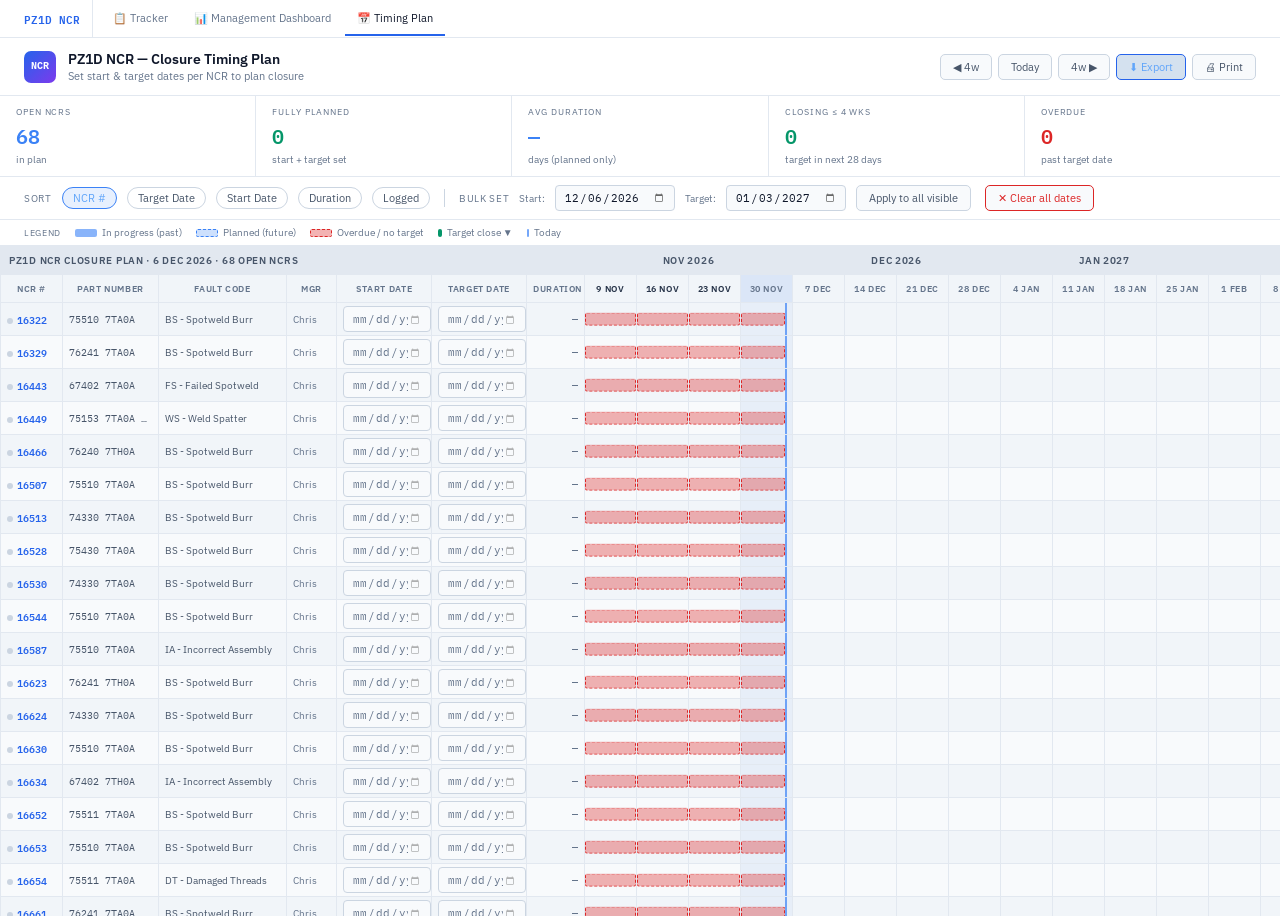
==== commit a558d1e4: "style: switch all three pages to light theme Replace dark (#0a0d12 / #131720) colour scheme with cle" ====
--- a/NCR_Gantt_Plan.html
+++ b/NCR_Gantt_Plan.html
@@ -7,17 +7,17 @@
 <link href="https://fonts.googleapis.com/css2?family=IBM+Plex+Mono:wght@400;500;600&family=IBM+Plex+Sans:wght@300;400;500;600&display=swap" rel="stylesheet">
 <style>
 :root {
-  --bg:      #0a0d12;
-  --surf:    #111520;
-  --surf2:   #161c28;
-  --border:  #1f2d42;
-  --border2: #263348;
-  --text:    #d4dbe8;
-  --muted:   #4e6278;
-  --dim:     #7a90a8;
-  --accent:  #2b6cb0;
-  --accentL: #3b82f6;
-  --green:   #10b981;
+  --bg:      #f1f5f9;
+  --surf:    #ffffff;
+  --surf2:   #f8fafc;
+  --border:  #e2e8f0;
+  --border2: #cbd5e1;
+  --text:    #0f172a;
+  --muted:   #64748b;
+  --dim:     #475569;
+  --accent:  #1d4ed8;
+  --accentL: #2563eb;
+  --green:   #059669;
   --amber:   #d97706;
   --red:     #dc2626;
   --col-w:   52px;
@@ -28,20 +28,20 @@
 
 /* ── Shared nav ── */
 .site-nav {
-  background:#080b10; border-bottom:1px solid #151e2b;
+  background:#ffffff; border-bottom:1px solid #e2e8f0;
   padding:0 24px; display:flex; align-items:center; gap:2px;
 }
 .site-nav .nav-brand {
   font-family:'IBM Plex Mono',monospace; font-size:11px; font-weight:600;
-  color:#3b82f6; padding:9px 12px 9px 0; margin-right:6px;
-  border-right:1px solid #151e2b; white-space:nowrap;
+  color:#2563eb; padding:9px 12px 9px 0; margin-right:6px;
+  border-right:1px solid #e2e8f0; white-space:nowrap;
 }
 .site-nav a {
-  text-decoration:none; color:#4e6278; font-size:11px;
+  text-decoration:none; color:#64748b; font-size:11px;
   padding:9px 12px; border-bottom:2px solid transparent; transition:all .15s; white-space:nowrap;
 }
-.site-nav a:hover { color:#d4dbe8; }
-.site-nav a.active { color:#d4dbe8; border-bottom-color:#3b82f6; }
+.site-nav a:hover { color:#0f172a; }
+.site-nav a.active { color:#0f172a; border-bottom-color:#2563eb; }
 
 /* ── Header ── */
 header {
@@ -106,7 +106,7 @@
 
 /* Header row */
 thead th {
-  background:#0d1219;
+  background:#f1f5f9;
   border:1px solid var(--border);
   padding:4px 6px;
   font-size:9px; font-weight:600; text-transform:uppercase; letter-spacing:.07em; color:var(--muted);
@@ -115,7 +115,7 @@
 }
 /* Month row */
 .month-th {
-  background:#0a0f18; border:1px solid var(--border);
+  background:#e2e8f0; border:1px solid var(--border);
   font-size:10px; font-weight:600; color:var(--dim); text-align:center;
   padding:3px 0; position:sticky; top:0; z-index:20;
 }
@@ -140,20 +140,20 @@
   white-space:nowrap;
   background:var(--bg);
 }
-tbody tr:nth-child(even) td { background:#0c1018; }
+tbody tr:nth-child(even) td { background:#f8fafc; }
 tbody tr:nth-child(even) td.s1,
 tbody tr:nth-child(even) td.s2,
 tbody tr:nth-child(even) td.s3,
 tbody tr:nth-child(even) td.s4,
 tbody tr:nth-child(even) td.s5,
 tbody tr:nth-child(even) td.s6,
-tbody tr:nth-child(even) td.s7 { background:#0c1018; }
-
-tbody tr:hover td { background:#111827 !important; }
+tbody tr:nth-child(even) td.s7 { background:#f8fafc; }
+
+tbody tr:hover td { background:rgba(37,99,235,0.05) !important; }
 
 td.s1,td.s2,td.s3,td.s4,td.s5,td.s6,td.s7 { background:var(--bg); z-index:10; }
 
-.ncr-id    { font-family:'IBM Plex Mono',monospace; font-size:10px; font-weight:600; color:#7aa2cc; }
+.ncr-id    { font-family:'IBM Plex Mono',monospace; font-size:10px; font-weight:600; color:#2563eb; }
 .part-txt  { font-family:'IBM Plex Mono',monospace; font-size:10px; color:var(--dim); overflow:hidden; text-overflow:ellipsis; display:block; max-width:90px; }
 .fault-txt { font-size:10px; color:var(--dim); overflow:hidden; text-overflow:ellipsis; display:block; max-width:122px; }
 .mgr-txt   { font-size:10px; color:var(--muted); }
@@ -164,14 +164,14 @@
   background:transparent; border:none; color:var(--text);
   font-family:'IBM Plex Mono',monospace; font-size:10px; padding:0; width:88px; outline:none; cursor:pointer;
 }
-.cell-date::-webkit-calendar-picker-indicator { filter:invert(.3); width:9px; height:9px; cursor:pointer; }
-.cell-date:hover { color:#60a5fa; }
-.cell-date:focus { color:#90caf9; }
+.cell-date::-webkit-calendar-picker-indicator { filter:none; width:9px; height:9px; cursor:pointer; opacity:.5; }
+.cell-date:hover { color:#1d4ed8; }
+.cell-date:focus { color:#1e40af; }
 .cell-date.unset { color:var(--muted); }
 
 /* Status dot */
 .sdot { width:6px; height:6px; border-radius:50%; display:inline-block; margin-right:4px; vertical-align:middle; flex-shrink:0; }
-.sd-none { background:#2a3a50; } .sd-inv  { background:var(--amber); }
+.sd-none { background:#cbd5e1; } .sd-inv  { background:var(--amber); }
 .sd-cm   { background:#7c3aed; } .sd-fail { background:var(--red); }
 .sd-done { background:var(--green); }
 
@@ -180,9 +180,9 @@
   min-width:var(--col-w); max-width:var(--col-w); width:var(--col-w);
   padding:0; position:relative; border:1px solid var(--border);
 }
-td.gc.today-col { border-left:1px solid rgba(59,130,246,.5); background:rgba(59,130,246,.04) !important; }
-td.gc.weekend   { background:#09101a !important; }
-th.gc.today-col { border-left:1px solid rgba(59,130,246,.5); background:rgba(59,130,246,.08); }
+td.gc.today-col { border-left:1px solid rgba(37,99,235,.5); background:rgba(37,99,235,.05) !important; }
+td.gc.weekend   { background:#f0f4f8 !important; }
+th.gc.today-col { border-left:1px solid rgba(37,99,235,.5); background:rgba(37,99,235,.1); }
 
 /* Gantt bars */
 .gbar {
@@ -389,7 +389,7 @@
   });
 
   const INFO_COLS = 7;
-  const infoSpans = `<th class="month-th s1 s2 s3 s4 s5 s6 s7" colspan="${INFO_COLS}" style="text-align:left;padding-left:8px;position:sticky;left:0;z-index:30;background:#0a0f18">
+  const infoSpans = `<th class="month-th s1 s2 s3 s4 s5 s6 s7" colspan="${INFO_COLS}" style="text-align:left;padding-left:8px;position:sticky;left:0;z-index:30;background:#e2e8f0">
     PZ1D NCR Closure Plan · ${fmtD(TODAY)} ${TODAY.getFullYear()} · ${rows.length} open NCRs
   </th>`;
   const monthSpans = monthGroups.map(g=>`<th class="month-th gc" colspan="${g.count}" style="text-align:center">${g.label}</th>`).join('');
